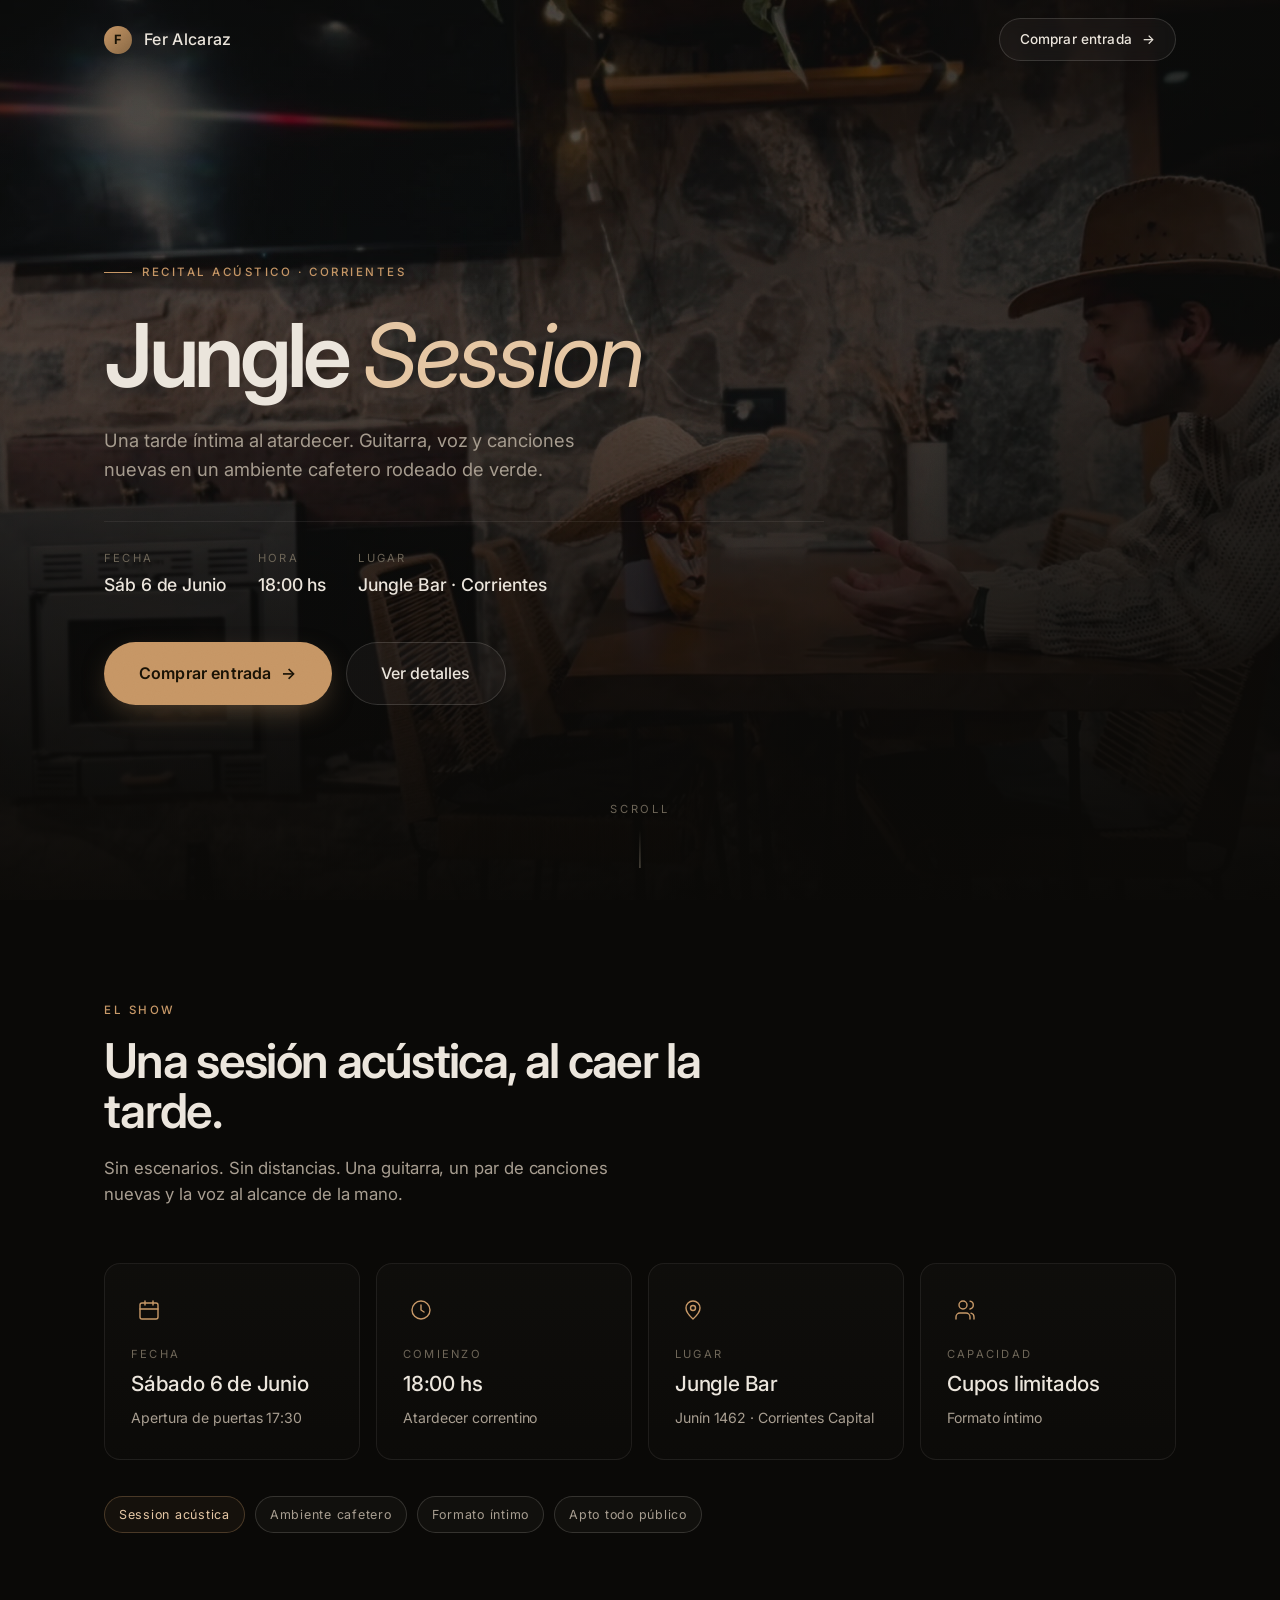
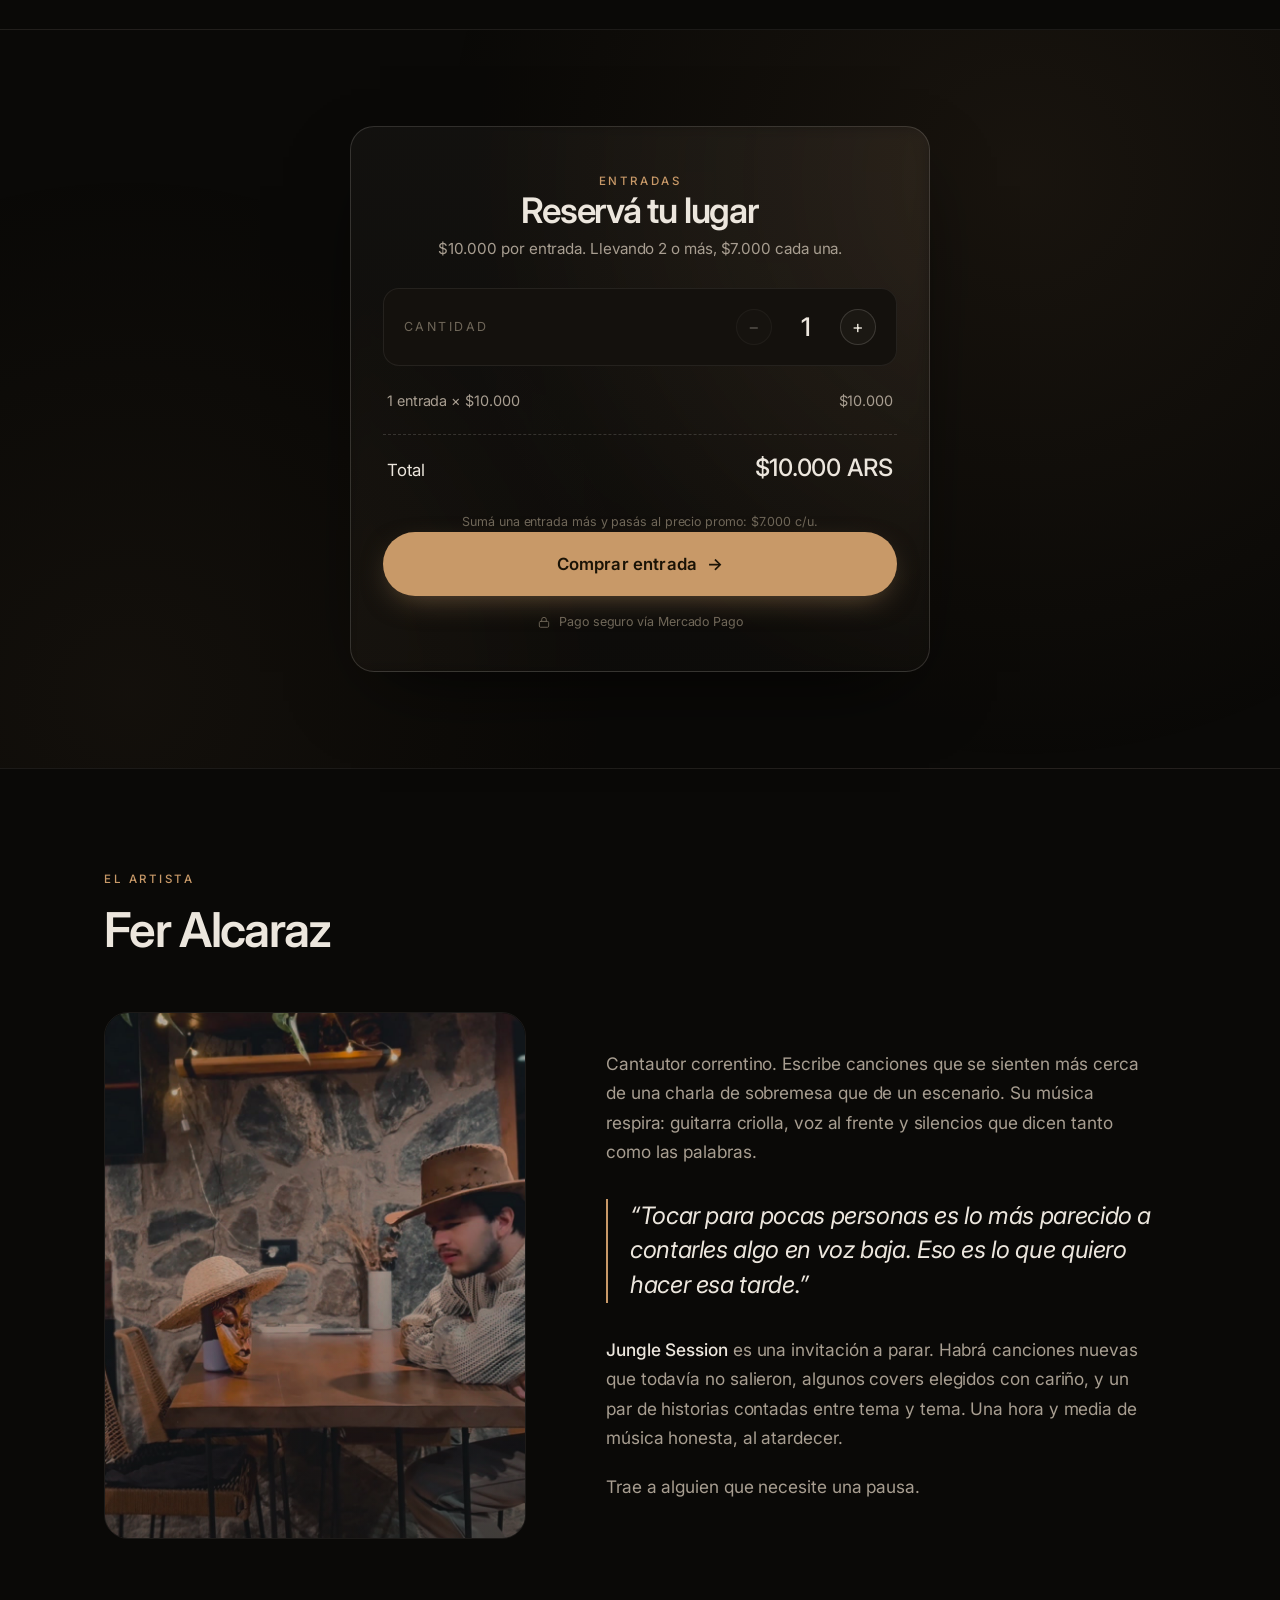
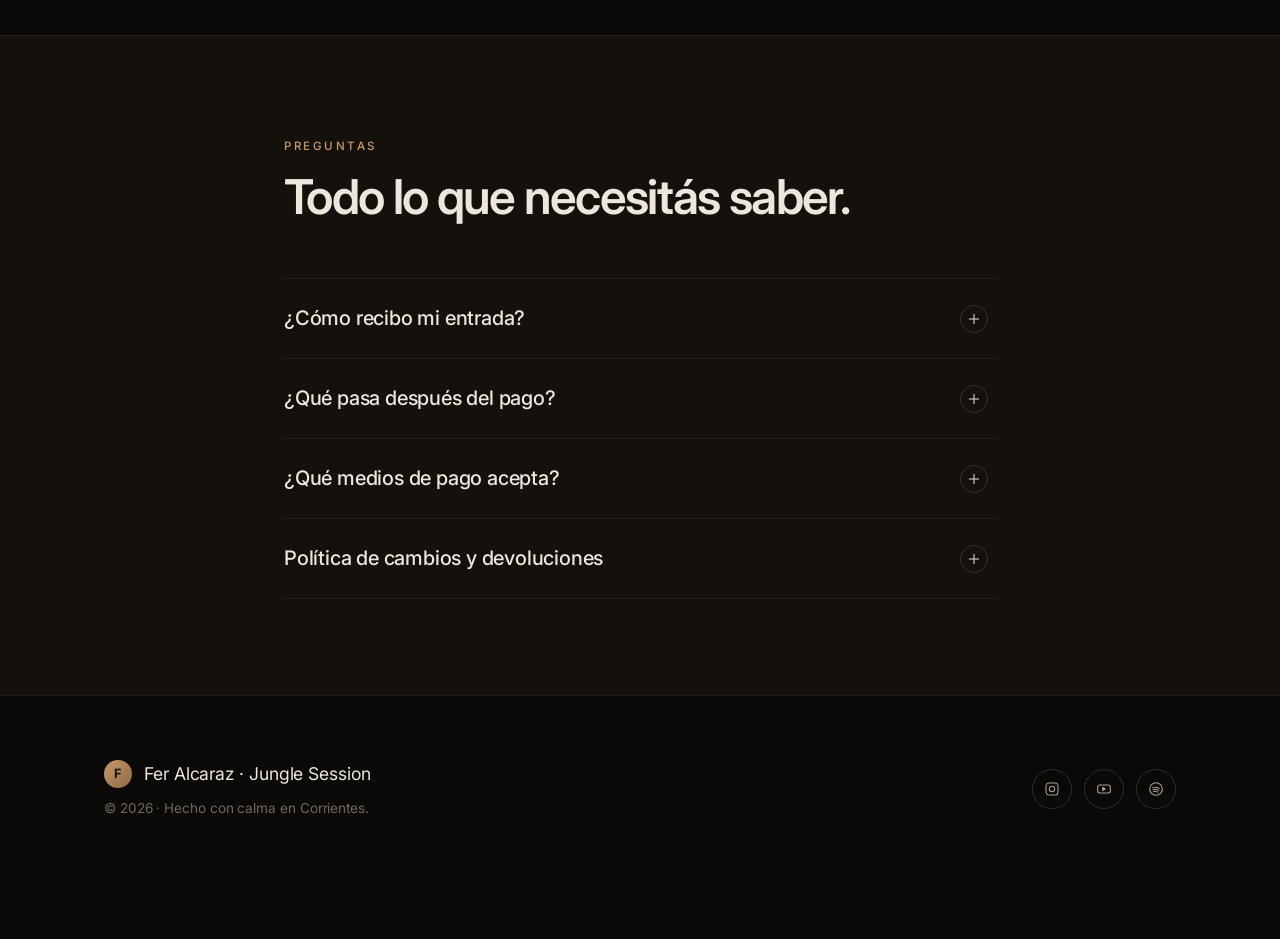
==== index.html @ cd6917b0 "feat: initial commit of Jungle Session landing" ====
<!doctype html>
<html lang="es-AR">
<head>
  <meta charset="utf-8" />
  <meta name="viewport" content="width=device-width, initial-scale=1, viewport-fit=cover" />
  <meta name="theme-color" content="#0a0907" />

  <title>Fer Alcaraz — Jungle Session · Recital Acústico en Corrientes</title>
  <meta name="description" content="Jungle Session: una tarde íntima y acústica. Fer Alcaraz toca en vivo en Corrientes Capital, sábado 6 de junio, 18:00 hs. Cupos limitados." />

  <meta name="robots" content="index, follow" />
  <link rel="canonical" href="https://jungle-session.vercel.app/" />

  <!-- Open Graph -->
  <meta property="og:type" content="event" />
  <meta property="og:title" content="Jungle Session · Fer Alcaraz" />
  <meta property="og:description" content="Recital acústico íntimo en Corrientes Capital. Sábado 6 de junio, 18:00 hs. Cupos limitados." />
  <meta property="og:image" content="/hero.jpg" />
  <meta property="og:locale" content="es_AR" />
  <meta property="og:site_name" content="Fer Alcaraz" />

  <!-- Twitter -->
  <meta name="twitter:card" content="summary_large_image" />
  <meta name="twitter:title" content="Jungle Session · Fer Alcaraz" />
  <meta name="twitter:description" content="Recital acústico íntimo en Corrientes Capital. Sábado 6 de junio, 18:00 hs." />
  <meta name="twitter:image" content="/hero.jpg" />

  <link rel="icon" type="image/svg+xml" href="/favicon.svg" />
  <link rel="apple-touch-icon" href="/favicon.svg" />

  <!-- Fonts -->
  <link rel="preconnect" href="https://fonts.googleapis.com" />
  <link rel="preconnect" href="https://fonts.gstatic.com" crossorigin />
  <link rel="stylesheet" href="https://fonts.googleapis.com/css2?family=Inter:ital,wght@0,400;0,500;0,600;0,700;1,400;1,500&display=swap" />

  <!-- Preload key media -->
  <link rel="preload" as="image" href="/hero.jpg" />

  <link rel="stylesheet" href="/styles.css" />

  <!-- JSON-LD: Event -->
  <script type="application/ld+json">
  {
    "@context": "https://schema.org",
    "@type": "MusicEvent",
    "name": "Jungle Session — Fer Alcaraz",
    "startDate": "2026-06-06T18:00:00-03:00",
    "endDate": "2026-06-06T21:00:00-03:00",
    "eventStatus": "https://schema.org/EventScheduled",
    "eventAttendanceMode": "https://schema.org/OfflineEventAttendanceMode",
    "location": {
      "@type": "Place",
      "name": "Jungle Bar",
      "address": {
        "@type": "PostalAddress",
        "streetAddress": "Junín 1462",
        "addressLocality": "Corrientes Capital",
        "addressCountry": "AR"
      }
    },
    "performer": {
      "@type": "MusicGroup",
      "name": "Fer Alcaraz"
    },
    "offers": {
      "@type": "Offer",
      "url": "https://mpago.la/1K9EB21",
      "price": "10000",
      "priceCurrency": "ARS",
      "availability": "https://schema.org/LimitedAvailability"
    }
  }
  </script>
</head>
<body class="page-fade">

  <!-- ============== NAV ============== -->
  <header class="nav" id="nav">
    <div class="container">
      <div class="nav__inner">
        <a class="nav__brand" href="#top" aria-label="Fer Alcaraz — Inicio">
          <span class="nav__brand-mark">F</span>
          <span>Fer Alcaraz</span>
        </a>
        <a class="btn btn--ghost nav__cta" href="#comprar">
          Comprar entrada
          <span class="arrow" aria-hidden="true">→</span>
        </a>
      </div>
    </div>
  </header>

  <main id="top">

    <!-- ============== HERO ============== -->
    <section class="hero" aria-labelledby="hero-title">
      <div class="hero__media">
        <video
          autoplay muted loop playsinline preload="metadata"
          poster="/hero.jpg"
          aria-hidden="true">
          <source src="/hero-loop.mp4" type="video/mp4" />
        </video>
      </div>

      <div class="container">
        <div class="hero__content">
          <div class="hero__eyebrow reveal">
            <span class="eyebrow">Recital acústico · Corrientes</span>
          </div>

          <h1 id="hero-title" class="hero__title reveal" data-delay="1">
            Jungle <em>Session</em>
          </h1>

          <p class="hero__sub reveal" data-delay="2">
            Una tarde íntima al atardecer. Guitarra, voz y canciones nuevas
            en un ambiente cafetero rodeado de verde.
          </p>

          <div class="hero__meta reveal" data-delay="3">
            <div class="hero__meta-item">
              <span class="hero__meta-label">Fecha</span>
              <span class="hero__meta-value">Sáb 6 de Junio</span>
            </div>
            <div class="hero__meta-item">
              <span class="hero__meta-label">Hora</span>
              <span class="hero__meta-value">18:00 hs</span>
            </div>
            <div class="hero__meta-item">
              <span class="hero__meta-label">Lugar</span>
              <span class="hero__meta-value">Jungle Bar · Corrientes</span>
            </div>
          </div>

          <div class="hero__cta reveal" data-delay="4">
            <a class="btn btn--primary btn--large" href="#comprar" data-cta="hero">
              Comprar entrada
              <span class="arrow" aria-hidden="true">→</span>
            </a>
            <a class="btn btn--ghost btn--large" href="#show">
              Ver detalles
            </a>
          </div>
        </div>
      </div>

      <div class="hero__scroll" aria-hidden="true">
        <span>Scroll</span>
        <span class="hero__scroll-line"></span>
      </div>
    </section>

    <!-- ============== SHOW INFO ============== -->
    <section class="show" id="show" aria-labelledby="show-title">
      <div class="container">
        <header class="section-head reveal">
          <span class="eyebrow section-head__eyebrow">El show</span>
          <h2 id="show-title">Una sesión acústica, al caer la tarde.</h2>
          <p class="section-head__lead">
            Sin escenarios. Sin distancias. Una guitarra, un par de canciones nuevas
            y la voz al alcance de la mano.
          </p>
        </header>

        <div class="show__grid">
          <article class="info-card reveal" data-delay="1">
            <div class="info-card__icon" aria-hidden="true">
              <svg viewBox="0 0 24 24" fill="none" stroke="currentColor" stroke-width="1.4" stroke-linecap="round" stroke-linejoin="round" width="24" height="24">
                <rect x="3" y="5" width="18" height="16" rx="2"/>
                <path d="M16 3v4M8 3v4M3 11h18"/>
              </svg>
            </div>
            <div class="info-card__label">Fecha</div>
            <div class="info-card__value">Sábado 6 de Junio</div>
            <div class="info-card__note">Apertura de puertas 17:30</div>
          </article>

          <article class="info-card reveal" data-delay="2">
            <div class="info-card__icon" aria-hidden="true">
              <svg viewBox="0 0 24 24" fill="none" stroke="currentColor" stroke-width="1.4" stroke-linecap="round" stroke-linejoin="round" width="24" height="24">
                <circle cx="12" cy="12" r="9"/>
                <path d="M12 7v5l3 2"/>
              </svg>
            </div>
            <div class="info-card__label">Comienzo</div>
            <div class="info-card__value">18:00 hs</div>
            <div class="info-card__note">Atardecer correntino</div>
          </article>

          <article class="info-card reveal" data-delay="3">
            <div class="info-card__icon" aria-hidden="true">
              <svg viewBox="0 0 24 24" fill="none" stroke="currentColor" stroke-width="1.4" stroke-linecap="round" stroke-linejoin="round" width="24" height="24">
                <path d="M12 21s-7-6.2-7-11a7 7 0 0 1 14 0c0 4.8-7 11-7 11Z"/>
                <circle cx="12" cy="10" r="2.5"/>
              </svg>
            </div>
            <div class="info-card__label">Lugar</div>
            <div class="info-card__value">Jungle Bar</div>
            <div class="info-card__note">Junín 1462 · Corrientes Capital</div>
          </article>

          <article class="info-card reveal" data-delay="4">
            <div class="info-card__icon" aria-hidden="true">
              <svg viewBox="0 0 24 24" fill="none" stroke="currentColor" stroke-width="1.4" stroke-linecap="round" stroke-linejoin="round" width="24" height="24">
                <path d="M17 21v-2a4 4 0 0 0-4-4H7a4 4 0 0 0-4 4v2"/>
                <circle cx="10" cy="7" r="4"/>
                <path d="M21 21v-2a4 4 0 0 0-3-3.87"/>
                <path d="M17 3.13A4 4 0 0 1 17 11"/>
              </svg>
            </div>
            <div class="info-card__label">Capacidad</div>
            <div class="info-card__value">Cupos limitados</div>
            <div class="info-card__note">Formato íntimo</div>
          </article>
        </div>

        <div class="show__tags reveal" data-delay="2">
          <span class="tag tag--accent">Session acústica</span>
          <span class="tag">Ambiente cafetero</span>
          <span class="tag">Formato íntimo</span>
          <span class="tag">Apto todo público</span>
        </div>
      </div>
    </section>

    <!-- ============== BUY ============== -->
    <section class="buy" id="comprar" aria-labelledby="buy-title">
      <div class="container">
        <div class="buy__card reveal">
          <header class="buy__head">
            <span class="eyebrow">Entradas</span>
            <h2 id="buy-title" class="buy__title">Reservá tu lugar</h2>
            <p class="buy__sub">
              $10.000 por entrada. Llevando 2 o más, $7.000 cada una.
            </p>
          </header>

          <div class="qty" role="group" aria-label="Cantidad de entradas">
            <span class="qty__label">Cantidad</span>
            <div class="qty__controls">
              <button class="qty__btn" id="qtyMinus" aria-label="Restar una entrada" disabled>−</button>
              <span class="qty__count" id="qtyCount" aria-live="polite">1</span>
              <button class="qty__btn" id="qtyPlus" aria-label="Sumar una entrada">+</button>
            </div>
          </div>

          <div class="breakdown" aria-live="polite">
            <div class="breakdown__row">
              <span><span id="brkLine">1 entrada</span> × <span id="brkUnit">$10.000</span></span>
              <span id="brkSubtotal">$10.000</span>
            </div>
            <div class="breakdown__row breakdown__row--total">
              <span>Total</span>
              <strong><span id="brkTotal">$10.000</span> ARS</strong>
            </div>
          </div>

          <p class="breakdown__hint" id="brkHint">
            Sumá una entrada más y pasás al precio promo: $7.000 c/u.
          </p>

          <a
            id="buyBtn"
            class="btn btn--primary btn--large buy__cta"
            href="https://mpago.la/1K9EB21"
            target="_blank"
            rel="noopener"
            data-cta="comprar">
            Comprar entrada
            <span class="arrow" aria-hidden="true">→</span>
          </a>

          <p class="buy__lock">
            <svg width="14" height="14" viewBox="0 0 24 24" fill="none" stroke="currentColor" stroke-width="1.6" stroke-linecap="round" stroke-linejoin="round" aria-hidden="true">
              <rect x="4" y="11" width="16" height="10" rx="2"/>
              <path d="M8 11V8a4 4 0 0 1 8 0v3"/>
            </svg>
            Pago seguro vía Mercado Pago
          </p>
        </div>
      </div>
    </section>

    <!-- ============== ABOUT ============== -->
    <section class="about" id="artista" aria-labelledby="about-title">
      <div class="container">
        <header class="section-head reveal">
          <span class="eyebrow section-head__eyebrow">El artista</span>
          <h2 id="about-title">Fer Alcaraz</h2>
        </header>

        <div class="about__grid">
          <div class="about__media reveal">
            <img src="/artist.jpg" alt="Fer Alcaraz tocando la guitarra al atardecer" loading="lazy" />
          </div>

          <div class="about__body reveal" data-delay="1">
            <p>
              Cantautor correntino. Escribe canciones que se sienten más cerca de
              una charla de sobremesa que de un escenario. Su música respira:
              guitarra criolla, voz al frente y silencios que dicen tanto como
              las palabras.
            </p>

            <blockquote class="about__quote">
              “Tocar para pocas personas es lo más parecido a contarles algo
              en voz baja. Eso es lo que quiero hacer esa tarde.”
            </blockquote>

            <p>
              <strong>Jungle Session</strong> es una invitación a parar.
              Habrá canciones nuevas que todavía no salieron, algunos covers
              elegidos con cariño, y un par de historias contadas entre tema y
              tema. Una hora y media de música honesta, al atardecer.
            </p>

            <p>
              Trae a alguien que necesite una pausa.
            </p>
          </div>
        </div>
      </div>
    </section>

    <!-- ============== FAQ ============== -->
    <section class="faq" id="faq" aria-labelledby="faq-title">
      <div class="container container--narrow">
        <header class="section-head reveal">
          <span class="eyebrow section-head__eyebrow">Preguntas</span>
          <h2 id="faq-title">Todo lo que necesitás saber.</h2>
        </header>

        <div class="faq__list">
          <details class="faq__item reveal">
            <summary class="faq__trigger">
              ¿Cómo recibo mi entrada?
              <span class="faq__icon" aria-hidden="true"></span>
            </summary>
            <div class="faq__body">
              <p>
                Después de pagar te redirigimos a una página de confirmación donde
                completás tus datos. Ahí mismo se genera tu entrada digital con un
                código único, y recibís una copia por email a la dirección que indiques.
              </p>
              <p>
                El día del show alcanza con mostrarla desde el celular en la puerta.
              </p>
            </div>
          </details>

          <details class="faq__item reveal" data-delay="1">
            <summary class="faq__trigger">
              ¿Qué pasa después del pago?
              <span class="faq__icon" aria-hidden="true"></span>
            </summary>
            <div class="faq__body">
              <p>
                Mercado Pago te muestra el comprobante y volvés a este sitio para
                completar tus datos de contacto. En menos de un minuto tenés la
                entrada lista y un mensaje de confirmación en tu mail.
              </p>
              <p>
                Si comprás más de una entrada, todas quedan asociadas al mismo nombre
                y podés ingresar con un solo código.
              </p>
            </div>
          </details>

          <details class="faq__item reveal" data-delay="2">
            <summary class="faq__trigger">
              ¿Qué medios de pago acepta?
              <span class="faq__icon" aria-hidden="true"></span>
            </summary>
            <div class="faq__body">
              <p>
                Todo se procesa a través de Mercado Pago. Podés pagar con tarjeta
                de crédito, tarjeta de débito, dinero en cuenta de Mercado Pago,
                o transferencia bancaria. Sin recargos adicionales.
              </p>
            </div>
          </details>

          <details class="faq__item reveal" data-delay="3">
            <summary class="faq__trigger">
              Política de cambios y devoluciones
              <span class="faq__icon" aria-hidden="true"></span>
            </summary>
            <div class="faq__body">
              <p>
                Las entradas son personales y no reembolsables una vez confirmado
                el pago. Si por motivos de fuerza mayor el show se reprograma,
                tu entrada queda válida para la nueva fecha o se reembolsa el monto
                completo.
              </p>
              <p>
                Para cambios de titular escribinos por WhatsApp con al menos 48 hs
                de anticipación.
              </p>
            </div>
          </details>
        </div>
      </div>
    </section>

    <!-- ============== FOOTER ============== -->
    <footer class="footer">
      <div class="container">
        <div class="footer__grid">
          <div>
            <div class="footer__brand">
              <span class="nav__brand-mark">F</span>
              <span>Fer Alcaraz · Jungle Session</span>
            </div>
            <p class="footer__copy" style="margin-top:10px;">
              © 2026 · Hecho con calma en Corrientes.
            </p>
          </div>

          <div class="footer__socials" aria-label="Redes sociales">
            <a class="social" href="#" aria-label="Instagram" rel="noopener">
              <svg viewBox="0 0 24 24" fill="none" stroke="currentColor" stroke-width="1.6" stroke-linecap="round" stroke-linejoin="round">
                <rect x="3" y="3" width="18" height="18" rx="5"/>
                <circle cx="12" cy="12" r="4"/>
                <circle cx="17.5" cy="6.5" r="0.6" fill="currentColor" stroke="none"/>
              </svg>
            </a>
            <a class="social" href="#" aria-label="YouTube" rel="noopener">
              <svg viewBox="0 0 24 24" fill="none" stroke="currentColor" stroke-width="1.6" stroke-linecap="round" stroke-linejoin="round">
                <rect x="2.5" y="6" width="19" height="12" rx="3"/>
                <path d="M10 9.5v5l4-2.5-4-2.5Z" fill="currentColor"/>
              </svg>
            </a>
            <a class="social" href="#" aria-label="Spotify" rel="noopener">
              <svg viewBox="0 0 24 24" fill="none" stroke="currentColor" stroke-width="1.6" stroke-linecap="round" stroke-linejoin="round">
                <circle cx="12" cy="12" r="9.5"/>
                <path d="M7 10c4-1 8 0 10 1.5M7.5 13c3-1 6-0.5 8 1M8 16c2.5-0.8 5-0.5 6.5 0.7"/>
              </svg>
            </a>
          </div>
        </div>
      </div>
    </footer>
  </main>

  <!-- Sticky mobile CTA -->
  <div class="sticky-cta" id="stickyCta" aria-hidden="true">
    <a class="btn btn--primary" href="#comprar" data-cta="sticky">
      Comprar entrada
      <span class="arrow" aria-hidden="true">→</span>
    </a>
  </div>

  <script src="/script.js" defer></script>
</body>
</html>
---- styles.css ----
/* ============================================================
   Fer Alcaraz — Jungle Session
   Landing page. Mobile first. Vanilla CSS.
   ============================================================ */

/* ---------- Reset ---------- */
*,
*::before,
*::after {
  box-sizing: border-box;
}

html,
body {
  margin: 0;
  padding: 0;
}

html {
  -webkit-text-size-adjust: 100%;
  scroll-behavior: smooth;
}

img,
video,
svg {
  display: block;
  max-width: 100%;
  height: auto;
}

button {
  font: inherit;
  color: inherit;
  background: none;
  border: 0;
  cursor: pointer;
}

a {
  color: inherit;
  text-decoration: none;
}

input,
textarea,
select {
  font: inherit;
  color: inherit;
}

/* ---------- Design tokens ---------- */
:root {
  /* Palette — warm, cinematic, earthy */
  --bg-0: #0a0907;
  --bg-1: #14110d;
  --bg-2: #1c1813;
  --line: rgba(236, 230, 221, 0.08);
  --line-strong: rgba(236, 230, 221, 0.16);

  --ink: #ece6dd;
  --ink-muted: #a89e91;
  --ink-dim: #6f6759;

  --accent: #c89968;       /* warm sand/amber */
  --accent-soft: #e6c8a6;
  --accent-deep: #8a6a45;

  --success: #7fae7a;

  /* Typography — single family, weight-driven hierarchy */
  --font-display: "Inter", -apple-system, BlinkMacSystemFont, "Segoe UI", Roboto, "Helvetica Neue", Arial, sans-serif;
  --font-body: "Inter", -apple-system, BlinkMacSystemFont, "Segoe UI", Roboto, "Helvetica Neue", Arial, sans-serif;

  /* Sizes */
  --container: 1120px;
  --container-narrow: 760px;

  --radius-sm: 8px;
  --radius-md: 16px;
  --radius-lg: 24px;
  --radius-pill: 999px;

  --shadow-soft: 0 10px 40px -20px rgba(0, 0, 0, 0.6);
  --shadow-lift: 0 30px 80px -30px rgba(0, 0, 0, 0.8);

  --ease: cubic-bezier(0.22, 1, 0.36, 1);
}

/* ---------- Base ---------- */
body {
  background: var(--bg-0);
  color: var(--ink);
  font-family: var(--font-body);
  font-size: 16px;
  line-height: 1.55;
  font-weight: 400;
  letter-spacing: -0.005em;
  -webkit-font-smoothing: antialiased;
  -moz-osx-font-smoothing: grayscale;
  overflow-x: hidden;
  min-height: 100vh;
}

/* Cinematic grain overlay */
body::before {
  content: "";
  position: fixed;
  inset: 0;
  pointer-events: none;
  z-index: 9999;
  opacity: 0.06;
  mix-blend-mode: overlay;
  background-image: url("data:image/svg+xml;utf8,<svg xmlns='http://www.w3.org/2000/svg' width='240' height='240'><filter id='n'><feTurbulence type='fractalNoise' baseFrequency='0.9' numOctaves='2' stitchTiles='stitch'/><feColorMatrix values='0 0 0 0 0 0 0 0 0 0 0 0 0 0 0 0 0 0 0.6 0'/></filter><rect width='100%' height='100%' filter='url(%23n)'/></svg>");
  background-size: 240px 240px;
}

::selection {
  background: var(--accent);
  color: var(--bg-0);
}

/* ---------- Typography ---------- */
h1, h2, h3, h4 {
  font-family: var(--font-display);
  font-weight: 600;
  letter-spacing: -0.035em;
  line-height: 1.05;
  margin: 0;
  color: var(--ink);
}

h1 { font-size: clamp(2.6rem, 9vw, 5.5rem); font-weight: 600; letter-spacing: -0.045em; }
h2 { font-size: clamp(1.9rem, 4.6vw, 3rem); }
h3 { font-size: clamp(1.3rem, 2.8vw, 1.7rem); }

p { margin: 0; }

.eyebrow {
  font-family: var(--font-body);
  text-transform: uppercase;
  font-size: 0.72rem;
  letter-spacing: 0.22em;
  font-weight: 500;
  color: var(--accent);
}

.eyebrow--muted {
  color: var(--ink-muted);
}

/* ---------- Layout ---------- */
.container {
  width: 100%;
  max-width: var(--container);
  margin: 0 auto;
  padding: 0 24px;
}

.container--narrow {
  max-width: var(--container-narrow);
}

section {
  position: relative;
  padding: 96px 0;
}

@media (max-width: 720px) {
  section { padding: 72px 0; }
}

.divider {
  height: 1px;
  background: var(--line);
  width: 100%;
}

/* ---------- Buttons ---------- */
.btn {
  display: inline-flex;
  align-items: center;
  justify-content: center;
  gap: 10px;
  padding: 16px 28px;
  border-radius: var(--radius-pill);
  font-weight: 500;
  font-size: 0.95rem;
  letter-spacing: 0.01em;
  border: 1px solid transparent;
  transition: transform 0.4s var(--ease),
              background 0.3s var(--ease),
              color 0.3s var(--ease),
              border-color 0.3s var(--ease),
              box-shadow 0.3s var(--ease);
  white-space: nowrap;
  position: relative;
  overflow: hidden;
}

.btn--primary {
  background: var(--accent);
  color: #1a1306;
  font-weight: 600;
  box-shadow: 0 10px 30px -10px rgba(200, 153, 104, 0.5);
}

.btn--primary:hover {
  background: var(--accent-soft);
  transform: translateY(-2px);
  box-shadow: 0 18px 40px -12px rgba(200, 153, 104, 0.55);
}

.btn--primary:active {
  transform: translateY(0);
}

.btn--ghost {
  background: rgba(236, 230, 221, 0.04);
  color: var(--ink);
  border-color: var(--line-strong);
  backdrop-filter: blur(6px);
}

.btn--ghost:hover {
  background: rgba(236, 230, 221, 0.08);
  border-color: var(--line-strong);
  transform: translateY(-2px);
}

.btn--large {
  padding: 18px 34px;
  font-size: 1rem;
}

.btn .arrow {
  display: inline-block;
  transition: transform 0.4s var(--ease);
}

.btn:hover .arrow {
  transform: translateX(4px);
}

/* ---------- Navigation ---------- */
.nav {
  position: fixed;
  top: 0;
  left: 0;
  right: 0;
  z-index: 80;
  padding: 18px 0;
  transition: background 0.4s var(--ease), border-color 0.4s var(--ease), backdrop-filter 0.4s var(--ease);
  border-bottom: 1px solid transparent;
}

.nav.is-scrolled {
  background: rgba(10, 9, 7, 0.7);
  backdrop-filter: saturate(140%) blur(14px);
  -webkit-backdrop-filter: saturate(140%) blur(14px);
  border-bottom-color: var(--line);
}

.nav__inner {
  display: flex;
  align-items: center;
  justify-content: space-between;
  gap: 16px;
}

.nav__brand {
  display: flex;
  align-items: center;
  gap: 12px;
  font-family: var(--font-display);
  font-weight: 500;
  font-size: 1rem;
  letter-spacing: 0.02em;
}

.nav__brand-mark {
  width: 28px;
  height: 28px;
  border-radius: 50%;
  background: linear-gradient(135deg, var(--accent) 0%, var(--accent-deep) 100%);
  display: grid;
  place-items: center;
  font-family: var(--font-display);
  color: #1a1306;
  font-weight: 700;
  font-size: 0.8rem;
}

.nav__cta {
  font-size: 0.85rem;
  padding: 10px 20px;
}

@media (max-width: 520px) {
  .nav__cta { display: none; }
}

/* ---------- Hero ---------- */
.hero {
  position: relative;
  min-height: 100svh;
  min-height: 100vh;
  display: flex;
  align-items: center;
  padding: 140px 0 80px;
  overflow: hidden;
  isolation: isolate;
}

.hero__media {
  position: absolute;
  inset: 0;
  z-index: -2;
}

.hero__media img,
.hero__media video {
  width: 100%;
  height: 100%;
  object-fit: cover;
  object-position: center;
  filter: saturate(0.9) contrast(1.05);
}

.hero__media::after {
  content: "";
  position: absolute;
  inset: 0;
  background:
    radial-gradient(ellipse at 30% 30%, transparent 0%, rgba(10, 9, 7, 0.4) 50%, rgba(10, 9, 7, 0.85) 100%),
    linear-gradient(180deg, rgba(10, 9, 7, 0.5) 0%, rgba(10, 9, 7, 0.45) 40%, rgba(10, 9, 7, 0.95) 100%);
}

.hero__content {
  position: relative;
  max-width: 720px;
}

.hero__eyebrow {
  display: inline-flex;
  align-items: center;
  gap: 10px;
  margin-bottom: 28px;
}

.hero__eyebrow::before {
  content: "";
  width: 28px;
  height: 1px;
  background: var(--accent);
}

.hero__title {
  font-weight: 600;
  letter-spacing: -0.05em;
}

.hero__title em {
  font-style: italic;
  font-weight: 400;
  color: var(--accent-soft);
  letter-spacing: -0.03em;
}

.hero__sub {
  margin-top: 24px;
  font-size: clamp(1rem, 2vw, 1.15rem);
  color: var(--ink-muted);
  max-width: 520px;
  line-height: 1.6;
}

.hero__meta {
  display: flex;
  flex-wrap: wrap;
  gap: 24px 32px;
  margin-top: 36px;
  padding-top: 28px;
  border-top: 1px solid var(--line);
}

.hero__meta-item {
  display: flex;
  flex-direction: column;
  gap: 4px;
}

.hero__meta-label {
  font-size: 0.7rem;
  text-transform: uppercase;
  letter-spacing: 0.2em;
  color: var(--ink-dim);
}

.hero__meta-value {
  font-family: var(--font-display);
  font-size: 1.1rem;
  font-weight: 500;
  color: var(--ink);
}

.hero__cta {
  margin-top: 44px;
  display: flex;
  flex-wrap: wrap;
  gap: 14px;
}

.hero__scroll {
  position: absolute;
  bottom: 32px;
  left: 50%;
  transform: translateX(-50%);
  font-size: 0.7rem;
  letter-spacing: 0.24em;
  text-transform: uppercase;
  color: var(--ink-dim);
  display: flex;
  flex-direction: column;
  align-items: center;
  gap: 12px;
  z-index: 1;
}

.hero__scroll-line {
  width: 1px;
  height: 38px;
  background: linear-gradient(180deg, transparent, var(--ink-dim));
  animation: scrollPulse 2.4s var(--ease) infinite;
}

@keyframes scrollPulse {
  0%, 100% { transform: scaleY(0.4); transform-origin: top; opacity: 0.4; }
  50% { transform: scaleY(1); transform-origin: top; opacity: 1; }
}

@media (max-width: 520px) {
  .hero__scroll { display: none; }
}

/* ---------- Section heading ---------- */
.section-head {
  margin-bottom: 56px;
  max-width: 640px;
}

.section-head__eyebrow {
  margin-bottom: 16px;
  display: inline-block;
}

.section-head__lead {
  margin-top: 18px;
  color: var(--ink-muted);
  font-size: 1.05rem;
  max-width: 520px;
}

/* ---------- Show / Info Section ---------- */
.show {
  position: relative;
}

.show__grid {
  display: grid;
  grid-template-columns: 1fr;
  gap: 16px;
}

@media (min-width: 720px) {
  .show__grid {
    grid-template-columns: repeat(2, 1fr);
  }
}

@media (min-width: 960px) {
  .show__grid {
    grid-template-columns: repeat(4, 1fr);
  }
}

.info-card {
  position: relative;
  padding: 28px 26px 30px;
  background: linear-gradient(180deg, rgba(236, 230, 221, 0.025), rgba(236, 230, 221, 0.01));
  border: 1px solid var(--line);
  border-radius: var(--radius-md);
  transition: border-color 0.4s var(--ease), transform 0.5s var(--ease), background 0.4s var(--ease);
}

.info-card:hover {
  border-color: var(--line-strong);
  transform: translateY(-3px);
}

.info-card__icon {
  width: 36px;
  height: 36px;
  display: grid;
  place-items: center;
  color: var(--accent);
  margin-bottom: 18px;
}

.info-card__label {
  font-size: 0.7rem;
  text-transform: uppercase;
  letter-spacing: 0.2em;
  color: var(--ink-dim);
  margin-bottom: 8px;
}

.info-card__value {
  font-family: var(--font-display);
  font-size: 1.3rem;
  font-weight: 500;
  letter-spacing: -0.01em;
  line-height: 1.25;
}

.info-card__note {
  margin-top: 10px;
  font-size: 0.88rem;
  color: var(--ink-muted);
}

/* Tagline row below cards */
.show__tags {
  margin-top: 36px;
  display: flex;
  flex-wrap: wrap;
  gap: 10px;
}

.tag {
  font-size: 0.78rem;
  letter-spacing: 0.06em;
  padding: 8px 14px;
  border-radius: var(--radius-pill);
  border: 1px solid var(--line-strong);
  background: rgba(236, 230, 221, 0.03);
  color: var(--ink-muted);
}

.tag--accent {
  color: var(--accent-soft);
  border-color: rgba(200, 153, 104, 0.3);
  background: rgba(200, 153, 104, 0.06);
}

/* ---------- Pricing / Buy ---------- */
.buy {
  background:
    radial-gradient(circle at 80% 20%, rgba(200, 153, 104, 0.08), transparent 50%),
    radial-gradient(circle at 10% 90%, rgba(200, 153, 104, 0.05), transparent 40%);
  border-top: 1px solid var(--line);
  border-bottom: 1px solid var(--line);
}

.buy__card {
  margin: 0 auto;
  max-width: 580px;
  padding: 40px 32px;
  background: linear-gradient(180deg, rgba(236, 230, 221, 0.04), rgba(236, 230, 221, 0.015));
  border: 1px solid var(--line-strong);
  border-radius: var(--radius-lg);
  backdrop-filter: blur(8px);
  -webkit-backdrop-filter: blur(8px);
  box-shadow: var(--shadow-lift);
}

@media (max-width: 520px) {
  .buy__card { padding: 32px 22px; }
}

.buy__head {
  text-align: center;
  margin-bottom: 28px;
}

.buy__title {
  font-size: clamp(1.6rem, 4vw, 2.2rem);
  margin-bottom: 8px;
}

.buy__sub {
  color: var(--ink-muted);
  font-size: 0.95rem;
}

.qty {
  display: flex;
  align-items: center;
  justify-content: space-between;
  padding: 18px 20px;
  background: var(--bg-1);
  border: 1px solid var(--line);
  border-radius: var(--radius-md);
  margin-bottom: 18px;
}

.qty__label {
  font-size: 0.78rem;
  text-transform: uppercase;
  letter-spacing: 0.2em;
  color: var(--ink-dim);
}

.qty__controls {
  display: flex;
  align-items: center;
  gap: 18px;
}

.qty__btn {
  width: 36px;
  height: 36px;
  border-radius: 50%;
  border: 1px solid var(--line-strong);
  background: rgba(236, 230, 221, 0.03);
  color: var(--ink);
  font-size: 1.1rem;
  line-height: 1;
  display: grid;
  place-items: center;
  transition: background 0.3s var(--ease), border-color 0.3s var(--ease), color 0.3s var(--ease);
}

.qty__btn:hover:not(:disabled) {
  background: var(--accent);
  color: var(--bg-0);
  border-color: var(--accent);
}

.qty__btn:disabled {
  opacity: 0.3;
  cursor: not-allowed;
}

.qty__count {
  font-family: var(--font-display);
  font-size: 1.6rem;
  font-weight: 500;
  min-width: 32px;
  text-align: center;
  transition: transform 0.3s var(--ease), color 0.3s var(--ease);
}

.qty__count.bump {
  animation: bump 0.4s var(--ease);
}

@keyframes bump {
  50% { transform: scale(1.15); color: var(--accent); }
}

.breakdown {
  display: grid;
  gap: 8px;
  margin-bottom: 20px;
  font-size: 0.9rem;
}

.breakdown__row {
  display: flex;
  justify-content: space-between;
  align-items: baseline;
  color: var(--ink-muted);
  padding: 6px 4px;
}

.breakdown__row--total {
  border-top: 1px dashed var(--line-strong);
  margin-top: 8px;
  padding-top: 14px;
  color: var(--ink);
  font-size: 1.05rem;
}

.breakdown__row--total strong {
  font-family: var(--font-display);
  font-size: 1.5rem;
  font-weight: 500;
  letter-spacing: -0.01em;
}

.breakdown__hint {
  font-size: 0.78rem;
  color: var(--ink-dim);
  text-align: center;
  margin-top: 10px;
}

.buy__cta {
  width: 100%;
  font-size: 1.05rem;
  padding: 18px 28px;
}

.buy__lock {
  display: flex;
  align-items: center;
  justify-content: center;
  gap: 8px;
  margin-top: 16px;
  font-size: 0.78rem;
  color: var(--ink-dim);
}

/* ---------- About artist ---------- */
.about {
  position: relative;
}

.about__grid {
  display: grid;
  grid-template-columns: 1fr;
  gap: 48px;
  align-items: center;
}

@media (min-width: 880px) {
  .about__grid {
    grid-template-columns: minmax(0, 0.85fr) minmax(0, 1.15fr);
    gap: 80px;
  }
}

.about__media {
  position: relative;
  aspect-ratio: 4 / 5;
  overflow: hidden;
  border-radius: var(--radius-lg);
  border: 1px solid var(--line);
}

.about__media img {
  width: 100%;
  height: 100%;
  object-fit: cover;
  object-position: 70% center;
  transition: transform 1.6s var(--ease);
}

.about__media:hover img {
  transform: scale(1.04);
}

.about__media::after {
  content: "";
  position: absolute;
  inset: 0;
  background: linear-gradient(180deg, transparent 50%, rgba(10, 9, 7, 0.4) 100%);
  pointer-events: none;
}

.about__body p {
  font-size: 1.08rem;
  line-height: 1.7;
  color: var(--ink-muted);
  margin-bottom: 20px;
  max-width: 540px;
}

.about__body p:last-child {
  margin-bottom: 0;
}

.about__body p strong {
  color: var(--ink);
  font-weight: 500;
}

.about__quote {
  font-family: var(--font-display);
  font-style: italic;
  font-weight: 400;
  font-size: clamp(1.2rem, 2vw, 1.5rem);
  line-height: 1.45;
  letter-spacing: -0.015em;
  color: var(--ink);
  margin: 32px 0;
  padding-left: 22px;
  border-left: 2px solid var(--accent);
}

/* ---------- FAQ ---------- */
.faq {
  background: var(--bg-1);
  border-top: 1px solid var(--line);
}

.faq__list {
  margin-top: 24px;
}

.faq__item {
  border-top: 1px solid var(--line);
}

.faq__item:last-child {
  border-bottom: 1px solid var(--line);
}

.faq__trigger {
  width: 100%;
  text-align: left;
  padding: 24px 8px 24px 0;
  display: flex;
  align-items: center;
  justify-content: space-between;
  gap: 24px;
  font-family: var(--font-display);
  font-size: clamp(1.05rem, 2vw, 1.25rem);
  font-weight: 500;
  letter-spacing: -0.01em;
  color: var(--ink);
  transition: color 0.3s var(--ease);
}

.faq__trigger:hover {
  color: var(--accent-soft);
}

.faq__icon {
  width: 28px;
  height: 28px;
  flex: 0 0 28px;
  position: relative;
  border: 1px solid var(--line-strong);
  border-radius: 50%;
  transition: background 0.4s var(--ease), border-color 0.4s var(--ease), transform 0.4s var(--ease);
}

.faq__icon::before,
.faq__icon::after {
  content: "";
  position: absolute;
  background: var(--ink);
  left: 50%;
  top: 50%;
  transition: transform 0.4s var(--ease), background 0.4s var(--ease);
}

.faq__icon::before {
  width: 10px;
  height: 1px;
  transform: translate(-50%, -50%);
}

.faq__icon::after {
  width: 1px;
  height: 10px;
  transform: translate(-50%, -50%);
}

.faq__item[open] .faq__icon {
  background: var(--accent);
  border-color: var(--accent);
  transform: rotate(180deg);
}

.faq__item[open] .faq__icon::before,
.faq__item[open] .faq__icon::after {
  background: var(--bg-0);
}

.faq__item[open] .faq__icon::after {
  transform: translate(-50%, -50%) rotate(90deg);
}

.faq__body {
  padding: 0 8px 28px 0;
  color: var(--ink-muted);
  font-size: 1rem;
  line-height: 1.65;
  max-width: 640px;
}

.faq__body p + p {
  margin-top: 12px;
}

/* Smooth open animation */
.faq__item {
  overflow: hidden;
}

.faq__item summary {
  list-style: none;
  cursor: pointer;
}

.faq__item summary::-webkit-details-marker {
  display: none;
}

/* ---------- Footer ---------- */
.footer {
  padding: 64px 0 120px; /* bottom space for sticky mobile CTA */
  border-top: 1px solid var(--line);
}

.footer__grid {
  display: flex;
  flex-direction: column;
  gap: 28px;
  align-items: flex-start;
}

@media (min-width: 720px) {
  .footer__grid {
    flex-direction: row;
    justify-content: space-between;
    align-items: center;
  }
}

.footer__brand {
  font-family: var(--font-display);
  font-size: 1.1rem;
  display: flex;
  align-items: center;
  gap: 12px;
}

.footer__copy {
  color: var(--ink-dim);
  font-size: 0.85rem;
}

.footer__socials {
  display: flex;
  gap: 12px;
}

.social {
  width: 40px;
  height: 40px;
  display: grid;
  place-items: center;
  border-radius: 50%;
  border: 1px solid var(--line-strong);
  color: var(--ink-muted);
  transition: color 0.3s var(--ease), border-color 0.3s var(--ease), background 0.3s var(--ease);
}

.social:hover {
  color: var(--bg-0);
  background: var(--accent);
  border-color: var(--accent);
}

.social svg {
  width: 16px;
  height: 16px;
}

/* ---------- Sticky mobile CTA ---------- */
.sticky-cta {
  position: fixed;
  left: 12px;
  right: 12px;
  bottom: 12px;
  z-index: 70;
  display: none;
  opacity: 0;
  transform: translateY(20px);
  transition: opacity 0.4s var(--ease), transform 0.4s var(--ease);
  pointer-events: none;
}

.sticky-cta.is-visible {
  opacity: 1;
  transform: translateY(0);
  pointer-events: auto;
}

.sticky-cta .btn {
  width: 100%;
  padding: 16px 20px;
  font-size: 1rem;
  box-shadow: 0 20px 50px -15px rgba(0, 0, 0, 0.6), 0 8px 24px -8px rgba(200, 153, 104, 0.45);
}

@media (max-width: 720px) {
  .sticky-cta { display: block; }
}

/* ---------- Scroll reveal ---------- */
.reveal {
  opacity: 0;
  transform: translateY(28px);
  transition: opacity 1s var(--ease), transform 1s var(--ease);
  will-change: transform, opacity;
}

.reveal.is-in {
  opacity: 1;
  transform: translateY(0);
}

.reveal[data-delay="1"] { transition-delay: 0.08s; }
.reveal[data-delay="2"] { transition-delay: 0.16s; }
.reveal[data-delay="3"] { transition-delay: 0.24s; }
.reveal[data-delay="4"] { transition-delay: 0.32s; }
.reveal[data-delay="5"] { transition-delay: 0.4s; }

/* Initial body fade-in */
.page-fade {
  opacity: 0;
  animation: pageFade 1.2s var(--ease) 0.1s forwards;
}

@keyframes pageFade {
  to { opacity: 1; }
}

/* ---------- Reduced motion ---------- */
@media (prefers-reduced-motion: reduce) {
  *, *::before, *::after {
    animation-duration: 0.001s !important;
    transition-duration: 0.001s !important;
    scroll-behavior: auto !important;
  }
  .reveal { opacity: 1; transform: none; }
}

/* ============================================================
   gracias.html — Thank you page
   ============================================================ */

.gracias {
  min-height: 100vh;
  padding: 120px 0 80px;
  display: flex;
  align-items: flex-start;
  justify-content: center;
  background:
    radial-gradient(circle at 20% 0%, rgba(200, 153, 104, 0.08), transparent 60%),
    radial-gradient(circle at 80% 100%, rgba(127, 174, 122, 0.05), transparent 60%);
}

.gracias__wrap {
  width: 100%;
  max-width: 980px;
  display: grid;
  grid-template-columns: 1fr;
  gap: 32px;
}

@media (min-width: 880px) {
  .gracias__wrap {
    grid-template-columns: minmax(0, 1fr) minmax(0, 0.85fr);
    gap: 48px;
    align-items: start;
  }
}

.gracias__head {
  margin-bottom: 28px;
  text-align: left;
}

.gracias__check {
  width: 56px;
  height: 56px;
  border-radius: 50%;
  background: rgba(127, 174, 122, 0.12);
  border: 1px solid rgba(127, 174, 122, 0.35);
  display: grid;
  place-items: center;
  color: var(--success);
  margin-bottom: 24px;
}

.gracias__check svg {
  width: 24px;
  height: 24px;
}

.gracias__title {
  font-size: clamp(1.8rem, 4vw, 2.6rem);
  margin-bottom: 16px;
}

.gracias__sub {
  color: var(--ink-muted);
  font-size: 1.05rem;
  max-width: 460px;
  line-height: 1.6;
}

/* Form */
.form {
  padding: 36px 32px;
  background: linear-gradient(180deg, rgba(236, 230, 221, 0.035), rgba(236, 230, 221, 0.01));
  border: 1px solid var(--line-strong);
  border-radius: var(--radius-lg);
  backdrop-filter: blur(8px);
  -webkit-backdrop-filter: blur(8px);
}

@media (max-width: 520px) {
  .form { padding: 28px 22px; }
}

.form__title {
  font-family: var(--font-display);
  font-size: 1.4rem;
  margin-bottom: 6px;
}

.form__sub {
  color: var(--ink-muted);
  font-size: 0.9rem;
  margin-bottom: 24px;
}

.field {
  position: relative;
  margin-bottom: 18px;
}

.field__label {
  position: absolute;
  left: 18px;
  top: 18px;
  font-size: 0.95rem;
  color: var(--ink-dim);
  pointer-events: none;
  transition: transform 0.25s var(--ease), color 0.25s var(--ease), font-size 0.25s var(--ease);
  background: transparent;
  padding: 0 4px;
}

.field__input {
  width: 100%;
  padding: 22px 18px 12px;
  background: var(--bg-1);
  border: 1px solid var(--line);
  border-radius: var(--radius-md);
  color: var(--ink);
  font-size: 1rem;
  outline: none;
  transition: border-color 0.3s var(--ease), background 0.3s var(--ease);
}

.field__input:hover {
  border-color: var(--line-strong);
}

.field__input:focus {
  border-color: var(--accent);
  background: rgba(236, 230, 221, 0.04);
}

.field__input:focus + .field__label,
.field__input:not(:placeholder-shown) + .field__label {
  transform: translateY(-14px);
  font-size: 0.7rem;
  color: var(--accent);
  letter-spacing: 0.05em;
  text-transform: uppercase;
}

.field__hint {
  margin-top: 6px;
  font-size: 0.78rem;
  color: var(--ink-dim);
  padding-left: 4px;
}

.form__cta {
  width: 100%;
  margin-top: 10px;
}

.form__success {
  display: none;
  text-align: center;
  padding: 32px 12px 12px;
}

.form__success.is-active {
  display: block;
  animation: fadeUp 0.6s var(--ease);
}

@keyframes fadeUp {
  from { opacity: 0; transform: translateY(8px); }
  to   { opacity: 1; transform: translateY(0); }
}

.form__success h3 {
  font-size: 1.4rem;
  margin-bottom: 8px;
  color: var(--accent-soft);
}

.form__success p {
  color: var(--ink-muted);
}

/* Digital ticket */
.ticket {
  position: relative;
  border-radius: var(--radius-lg);
  overflow: hidden;
  background: linear-gradient(160deg, #1f1812 0%, #14110d 50%, #0f0d0a 100%);
  border: 1px solid var(--line-strong);
  box-shadow: var(--shadow-lift);
  isolation: isolate;
}

.ticket__top {
  position: relative;
  padding: 28px 28px 24px;
  background:
    radial-gradient(circle at 100% 0%, rgba(200, 153, 104, 0.15), transparent 50%),
    linear-gradient(180deg, rgba(200, 153, 104, 0.08), transparent 70%);
  border-bottom: 2px dashed var(--line-strong);
}

.ticket__brand {
  font-family: var(--font-display);
  font-size: 0.85rem;
  letter-spacing: 0.18em;
  text-transform: uppercase;
  color: var(--accent);
  margin-bottom: 14px;
}

.ticket__title {
  font-family: var(--font-display);
  font-size: 1.7rem;
  line-height: 1.05;
  margin-bottom: 4px;
  letter-spacing: -0.02em;
}

.ticket__subtitle {
  font-style: italic;
  color: var(--ink-muted);
  font-family: var(--font-display);
  font-size: 1.05rem;
}

.ticket__notch {
  position: absolute;
  width: 26px;
  height: 26px;
  background: var(--bg-0);
  border-radius: 50%;
  bottom: -14px;
  z-index: 2;
}

.ticket__notch--left { left: -13px; }
.ticket__notch--right { right: -13px; }

.ticket__body {
  padding: 28px;
  display: grid;
  grid-template-columns: 1fr 1fr;
  gap: 18px 24px;
}

.ticket__row {
  display: flex;
  flex-direction: column;
  gap: 4px;
}

.ticket__row--full {
  grid-column: 1 / -1;
}

.ticket__label {
  font-size: 0.65rem;
  letter-spacing: 0.22em;
  text-transform: uppercase;
  color: var(--ink-dim);
}

.ticket__value {
  font-family: var(--font-display);
  font-size: 1.05rem;
  color: var(--ink);
}

.ticket__value--accent {
  color: var(--accent-soft);
}

.ticket__divider {
  grid-column: 1 / -1;
  height: 1px;
  background: var(--line);
  margin: 4px 0;
}

.ticket__id {
  font-family: ui-monospace, SFMono-Regular, "SF Mono", Menlo, monospace;
  font-size: 0.78rem;
  color: var(--ink-muted);
  letter-spacing: 0.06em;
}

.ticket__foot {
  padding: 18px 28px;
  font-size: 0.75rem;
  color: var(--ink-dim);
  text-align: center;
  border-top: 1px dashed var(--line);
}

.ticket__placeholder {
  padding: 60px 28px;
  text-align: center;
  color: var(--ink-dim);
  font-size: 0.95rem;
}

.ticket__placeholder svg {
  width: 32px;
  height: 32px;
  opacity: 0.4;
  margin: 0 auto 12px;
}

/* Back to home */
.back-link {
  display: inline-flex;
  align-items: center;
  gap: 8px;
  margin-top: 24px;
  font-size: 0.9rem;
  color: var(--ink-muted);
  transition: color 0.3s var(--ease);
}

.back-link:hover {
  color: var(--accent);
}

/* ---------- Print: hide nav and sticky CTA ---------- */
@media print {
  .nav, .sticky-cta, .hero__scroll, body::before { display: none !important; }
  body { background: white; color: black; }
}
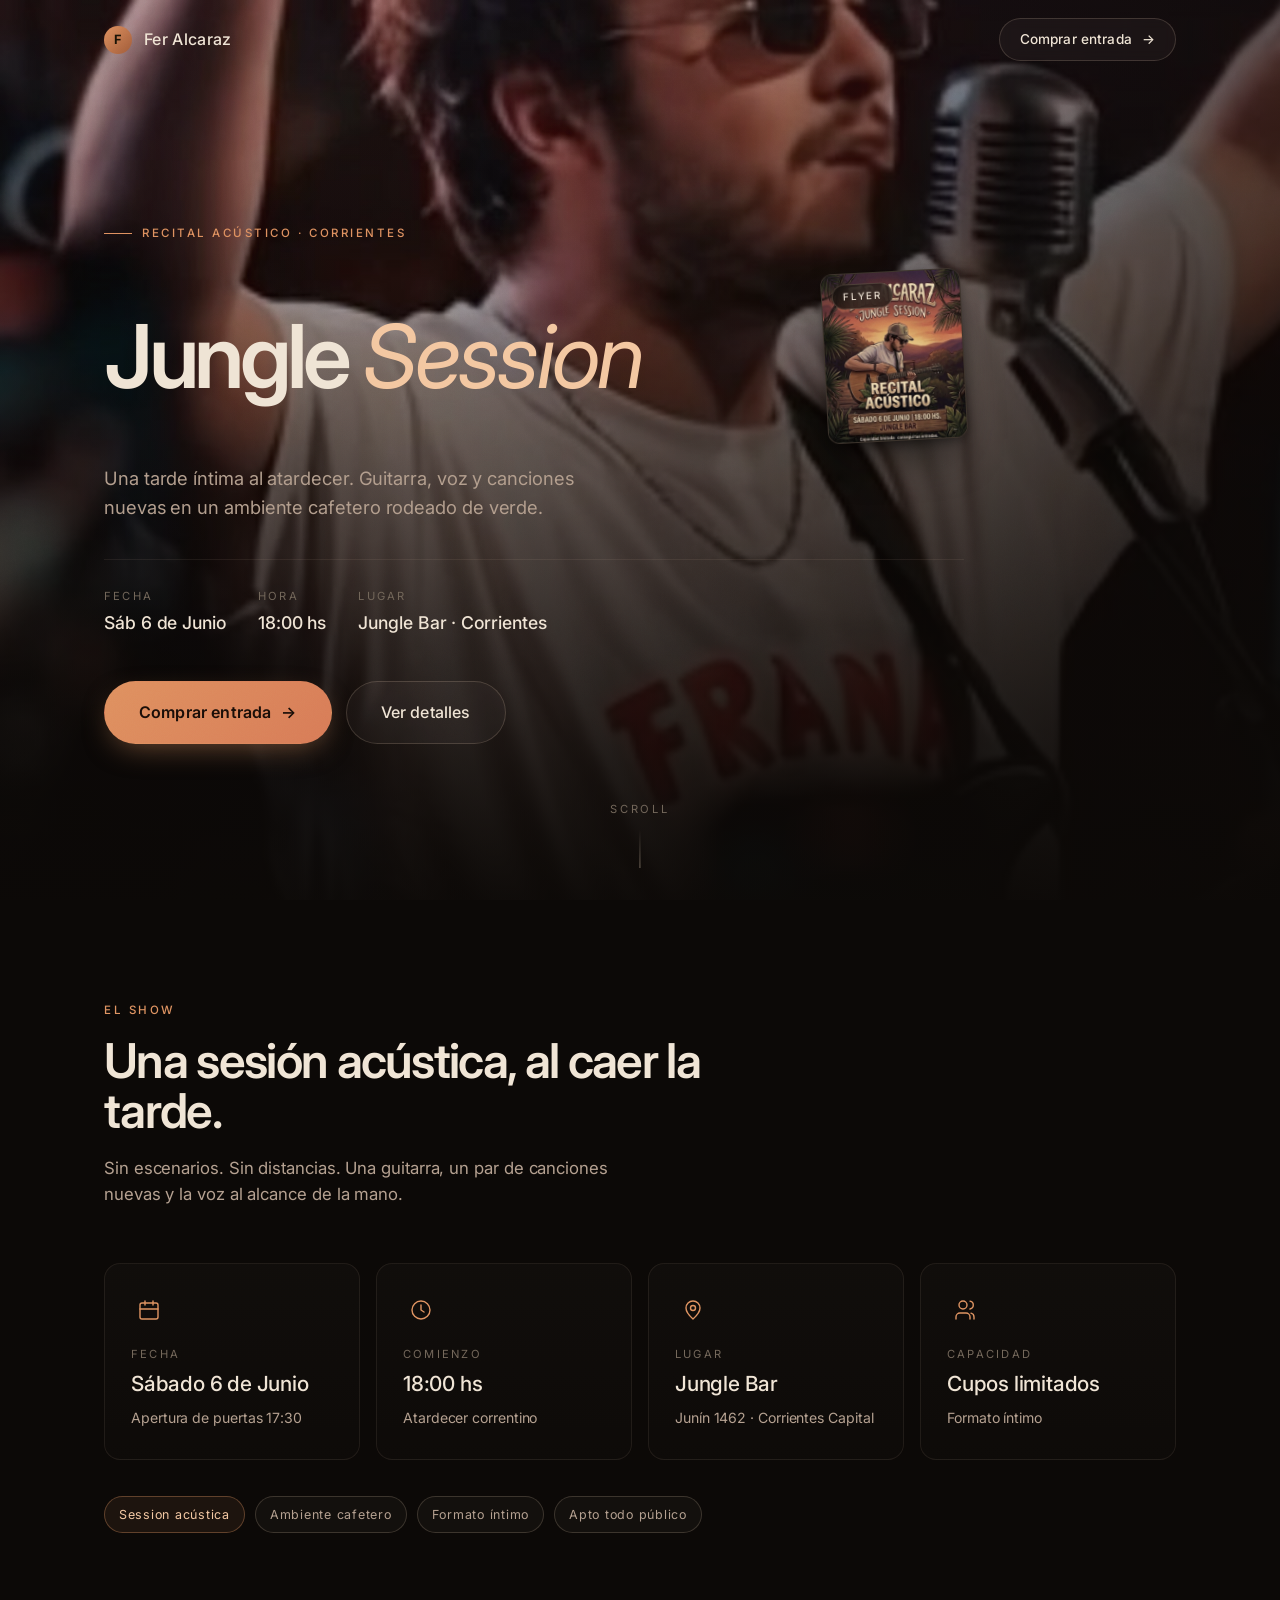
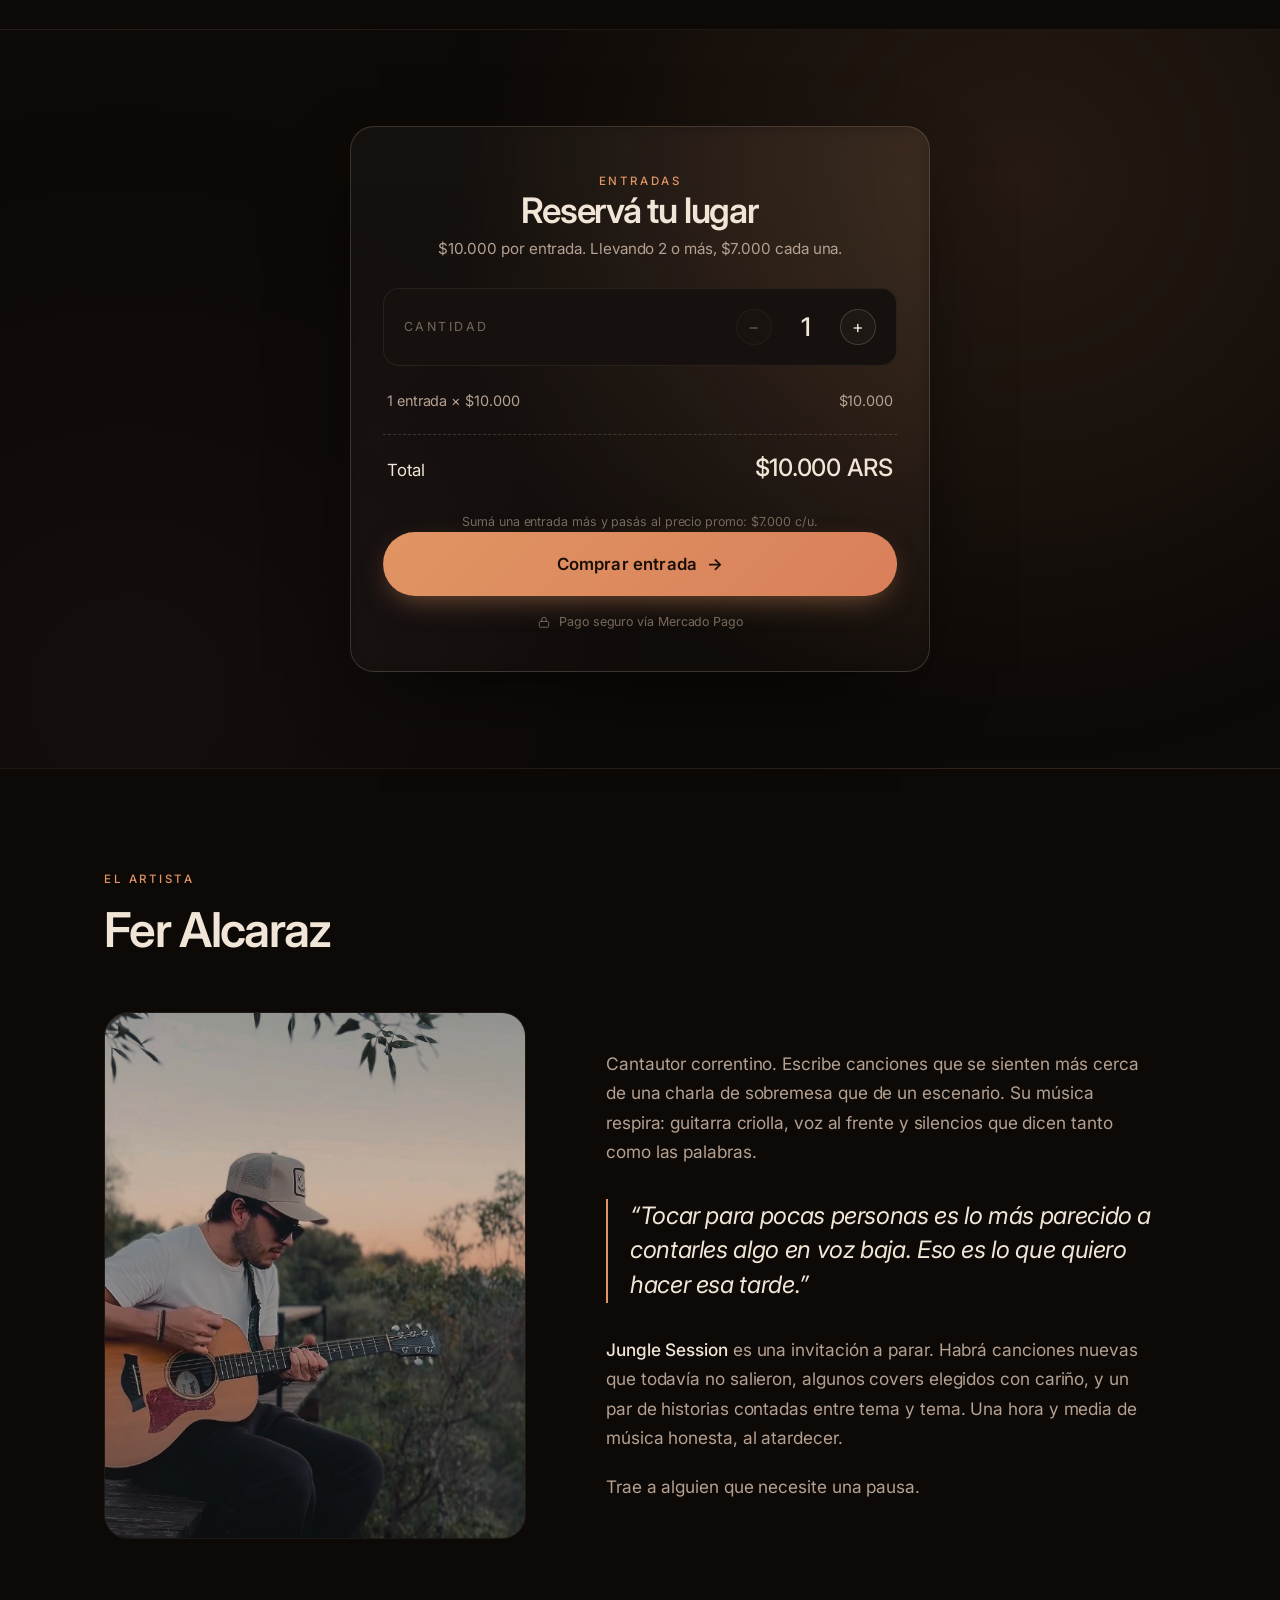
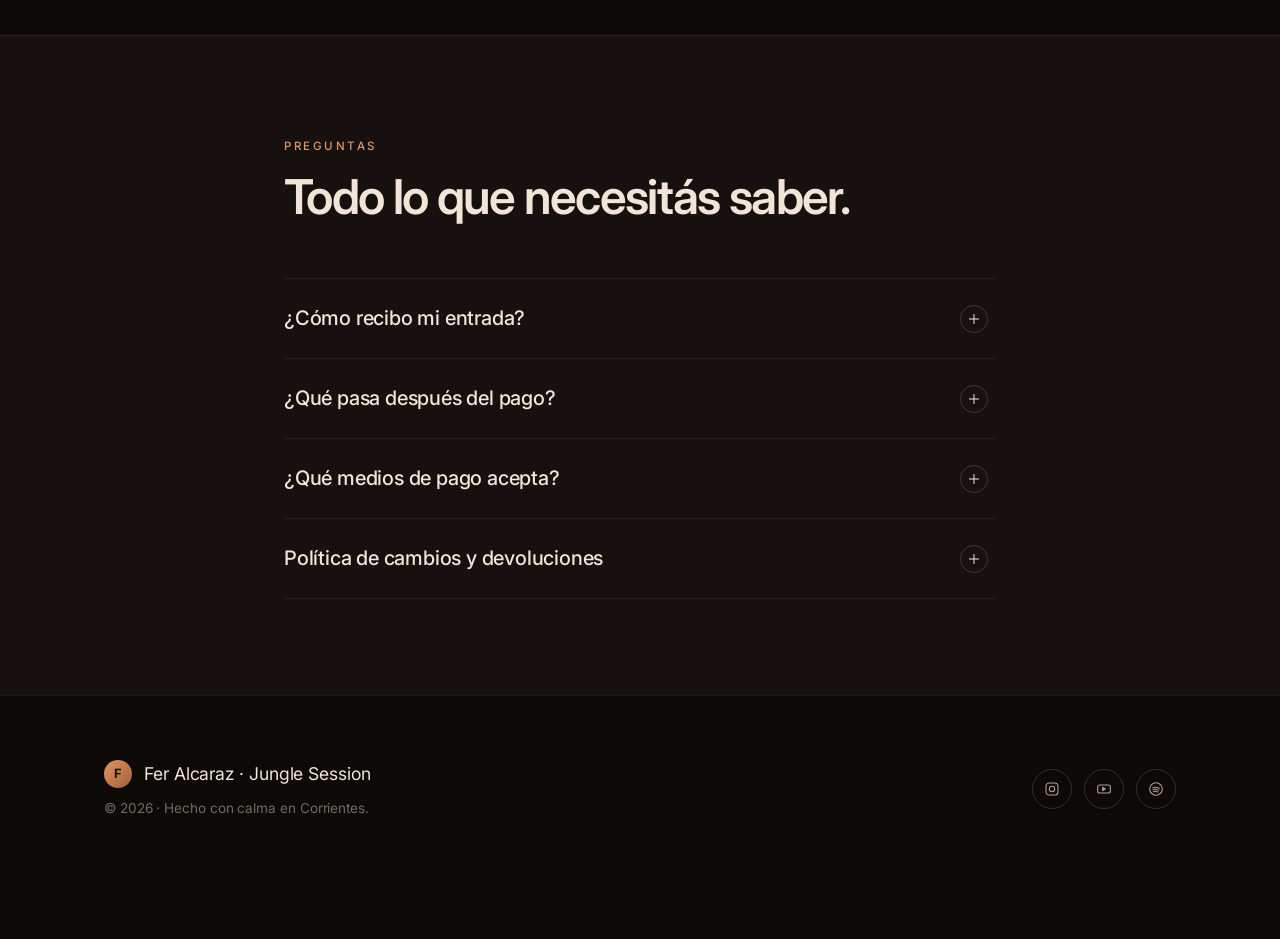
==== commit d62d956d: "feat: sunset palette, new hero video, artist photo, flyer card, social links" ====
--- a/index.html
+++ b/index.html
@@ -109,9 +109,15 @@
             <span class="eyebrow">Recital acústico · Corrientes</span>
           </div>
 
-          <h1 id="hero-title" class="hero__title reveal" data-delay="1">
-            Jungle <em>Session</em>
-          </h1>
+          <div class="hero__title-row reveal" data-delay="1">
+            <h1 id="hero-title" class="hero__title">
+              Jungle <em>Session</em>
+            </h1>
+            <a href="/flyer.jpg" target="_blank" rel="noopener" class="hero__poster" aria-label="Ver flyer del show en grande">
+              <img src="/flyer.jpg" alt="Flyer Fer Alcaraz · Jungle Session · Sábado 6 de junio · Recital acústico" loading="eager" />
+              <span class="hero__poster-tag">Flyer</span>
+            </a>
+          </div>
 
           <p class="hero__sub reveal" data-delay="2">
             Una tarde íntima al atardecer. Guitarra, voz y canciones nuevas
@@ -418,20 +424,20 @@
           </div>
 
           <div class="footer__socials" aria-label="Redes sociales">
-            <a class="social" href="#" aria-label="Instagram" rel="noopener">
+            <a class="social" href="https://instagram.com/feralcaraz_" target="_blank" aria-label="Instagram" rel="noopener">
               <svg viewBox="0 0 24 24" fill="none" stroke="currentColor" stroke-width="1.6" stroke-linecap="round" stroke-linejoin="round">
                 <rect x="3" y="3" width="18" height="18" rx="5"/>
                 <circle cx="12" cy="12" r="4"/>
                 <circle cx="17.5" cy="6.5" r="0.6" fill="currentColor" stroke="none"/>
               </svg>
             </a>
-            <a class="social" href="#" aria-label="YouTube" rel="noopener">
+            <a class="social" href="https://www.youtube.com/@fer.alcaraz" target="_blank" aria-label="YouTube" rel="noopener">
               <svg viewBox="0 0 24 24" fill="none" stroke="currentColor" stroke-width="1.6" stroke-linecap="round" stroke-linejoin="round">
                 <rect x="2.5" y="6" width="19" height="12" rx="3"/>
                 <path d="M10 9.5v5l4-2.5-4-2.5Z" fill="currentColor"/>
               </svg>
             </a>
-            <a class="social" href="#" aria-label="Spotify" rel="noopener">
+            <a class="social" href="https://open.spotify.com/intl-es/track/5U7uu3HBa44QHb3RgHSrEf" target="_blank" aria-label="Spotify" rel="noopener">
               <svg viewBox="0 0 24 24" fill="none" stroke="currentColor" stroke-width="1.6" stroke-linecap="round" stroke-linejoin="round">
                 <circle cx="12" cy="12" r="9.5"/>
                 <path d="M7 10c4-1 8 0 10 1.5M7.5 13c3-1 6-0.5 8 1M8 16c2.5-0.8 5-0.5 6.5 0.7"/>
--- a/styles.css
+++ b/styles.css
@@ -51,20 +51,23 @@
 
 /* ---------- Design tokens ---------- */
 :root {
-  /* Palette — warm, cinematic, earthy */
-  --bg-0: #0a0907;
-  --bg-1: #14110d;
-  --bg-2: #1c1813;
-  --line: rgba(236, 230, 221, 0.08);
-  --line-strong: rgba(236, 230, 221, 0.16);
-
-  --ink: #ece6dd;
-  --ink-muted: #a89e91;
-  --ink-dim: #6f6759;
-
-  --accent: #c89968;       /* warm sand/amber */
-  --accent-soft: #e6c8a6;
-  --accent-deep: #8a6a45;
+  /* Palette — warm sunset, peach + coral + dusty rose */
+  --bg-0: #0c0907;
+  --bg-1: #16110e;
+  --bg-2: #1f1815;
+  --line: rgba(244, 213, 188, 0.08);
+  --line-strong: rgba(244, 213, 188, 0.18);
+
+  --ink: #f0e5d6;
+  --ink-muted: #b5a191;
+  --ink-dim: #75695c;
+
+  --accent: #e09563;       /* sunset coral/peach */
+  --accent-soft: #f4c9a4;
+  --accent-deep: #a35e3a;
+
+  --dusk: #7a5060;          /* dusty rose / horizon */
+  --golden: #d97f5a;        /* deep sunset glow */
 
   --success: #7fae7a;
 
@@ -199,16 +202,16 @@
 }
 
 .btn--primary {
-  background: var(--accent);
-  color: #1a1306;
+  background: linear-gradient(135deg, var(--accent) 0%, var(--golden) 100%);
+  color: #1a0e08;
   font-weight: 600;
-  box-shadow: 0 10px 30px -10px rgba(200, 153, 104, 0.5);
+  box-shadow: 0 10px 30px -10px rgba(224, 149, 99, 0.55);
 }
 
 .btn--primary:hover {
-  background: var(--accent-soft);
+  background: linear-gradient(135deg, var(--accent-soft) 0%, var(--accent) 100%);
   transform: translateY(-2px);
-  box-shadow: 0 18px 40px -12px rgba(200, 153, 104, 0.55);
+  box-shadow: 0 18px 40px -12px rgba(244, 201, 164, 0.6);
 }
 
 .btn--primary:active {
@@ -332,13 +335,16 @@
   position: absolute;
   inset: 0;
   background:
-    radial-gradient(ellipse at 30% 30%, transparent 0%, rgba(10, 9, 7, 0.4) 50%, rgba(10, 9, 7, 0.85) 100%),
-    linear-gradient(180deg, rgba(10, 9, 7, 0.5) 0%, rgba(10, 9, 7, 0.45) 40%, rgba(10, 9, 7, 0.95) 100%);
+    radial-gradient(ellipse at 30% 30%, transparent 0%, rgba(12, 9, 7, 0.4) 50%, rgba(12, 9, 7, 0.88) 100%),
+    linear-gradient(180deg,
+      rgba(122, 80, 96, 0.12) 0%,
+      rgba(12, 9, 7, 0.45) 40%,
+      rgba(12, 9, 7, 0.96) 100%);
 }
 
 .hero__content {
   position: relative;
-  max-width: 720px;
+  max-width: 860px;
 }
 
 .hero__eyebrow {
@@ -365,6 +371,81 @@
   font-weight: 400;
   color: var(--accent-soft);
   letter-spacing: -0.03em;
+}
+
+/* Title + flyer row */
+.hero__title-row {
+  display: flex;
+  align-items: center;
+  gap: clamp(16px, 3vw, 32px);
+}
+
+.hero__title-row .hero__title {
+  flex: 1 1 auto;
+  min-width: 0;
+}
+
+.hero__poster {
+  position: relative;
+  display: inline-block;
+  flex: 0 0 auto;
+  width: clamp(95px, 12vw, 140px);
+  aspect-ratio: 640 / 776;
+  border-radius: 12px;
+  overflow: hidden;
+  border: 1px solid var(--line-strong);
+  box-shadow:
+    0 24px 50px -20px rgba(0, 0, 0, 0.8),
+    0 4px 14px -4px rgba(0, 0, 0, 0.6);
+  transform: rotate(-3deg);
+  transition: transform 0.6s var(--ease), box-shadow 0.6s var(--ease);
+  background: var(--bg-1);
+}
+
+.hero__poster img {
+  width: 100%;
+  height: 100%;
+  object-fit: cover;
+  display: block;
+  transition: transform 0.6s var(--ease);
+}
+
+.hero__poster:hover {
+  transform: rotate(0deg) translateY(-4px);
+  box-shadow:
+    0 32px 60px -20px rgba(0, 0, 0, 0.85),
+    0 6px 16px -4px rgba(224, 149, 99, 0.25);
+}
+
+.hero__poster:hover img {
+  transform: scale(1.04);
+}
+
+.hero__poster-tag {
+  position: absolute;
+  top: 10px;
+  left: 10px;
+  background: rgba(12, 9, 7, 0.65);
+  backdrop-filter: blur(8px);
+  -webkit-backdrop-filter: blur(8px);
+  color: var(--ink);
+  font-size: 0.62rem;
+  letter-spacing: 0.18em;
+  text-transform: uppercase;
+  font-weight: 500;
+  padding: 4px 10px;
+  border-radius: 999px;
+  border: 1px solid var(--line-strong);
+}
+
+@media (max-width: 720px) {
+  .hero__title-row {
+    gap: 18px;
+    align-items: flex-start;
+  }
+  .hero__poster {
+    width: clamp(95px, 28vw, 125px);
+  }
 }
 
 .hero__sub {
@@ -549,15 +630,15 @@
 
 .tag--accent {
   color: var(--accent-soft);
-  border-color: rgba(200, 153, 104, 0.3);
-  background: rgba(200, 153, 104, 0.06);
+  border-color: rgba(224, 149, 99, 0.35);
+  background: rgba(224, 149, 99, 0.08);
 }
 
 /* ---------- Pricing / Buy ---------- */
 .buy {
   background:
-    radial-gradient(circle at 80% 20%, rgba(200, 153, 104, 0.08), transparent 50%),
-    radial-gradient(circle at 10% 90%, rgba(200, 153, 104, 0.05), transparent 40%);
+    radial-gradient(circle at 80% 20%, rgba(224, 149, 99, 0.12), transparent 50%),
+    radial-gradient(circle at 10% 90%, rgba(122, 80, 96, 0.08), transparent 45%);
   border-top: 1px solid var(--line);
   border-bottom: 1px solid var(--line);
 }
@@ -743,7 +824,7 @@
   width: 100%;
   height: 100%;
   object-fit: cover;
-  object-position: 70% center;
+  object-position: 55% 40%;
   transition: transform 1.6s var(--ease);
 }
 
@@ -985,7 +1066,7 @@
   width: 100%;
   padding: 16px 20px;
   font-size: 1rem;
-  box-shadow: 0 20px 50px -15px rgba(0, 0, 0, 0.6), 0 8px 24px -8px rgba(200, 153, 104, 0.45);
+  box-shadow: 0 20px 50px -15px rgba(0, 0, 0, 0.6), 0 8px 24px -8px rgba(224, 149, 99, 0.5);
 }
 
 @media (max-width: 720px) {
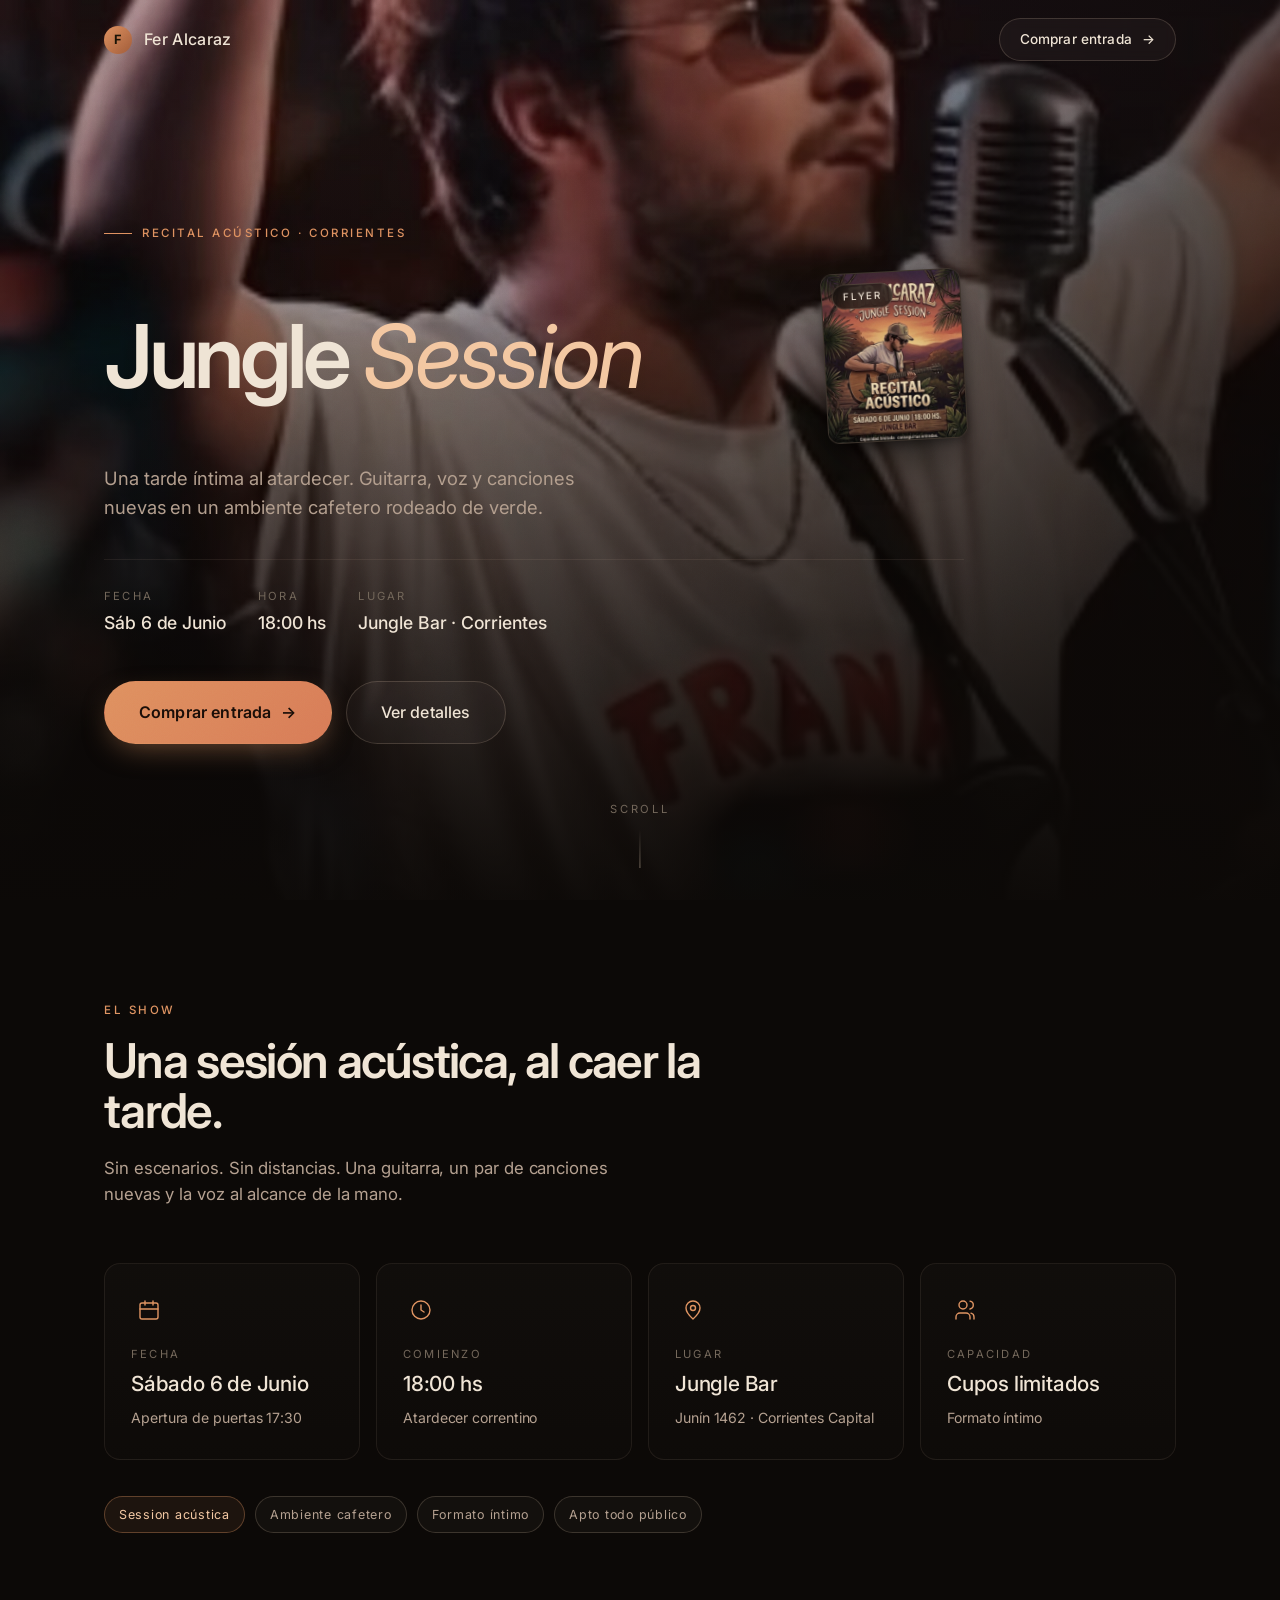
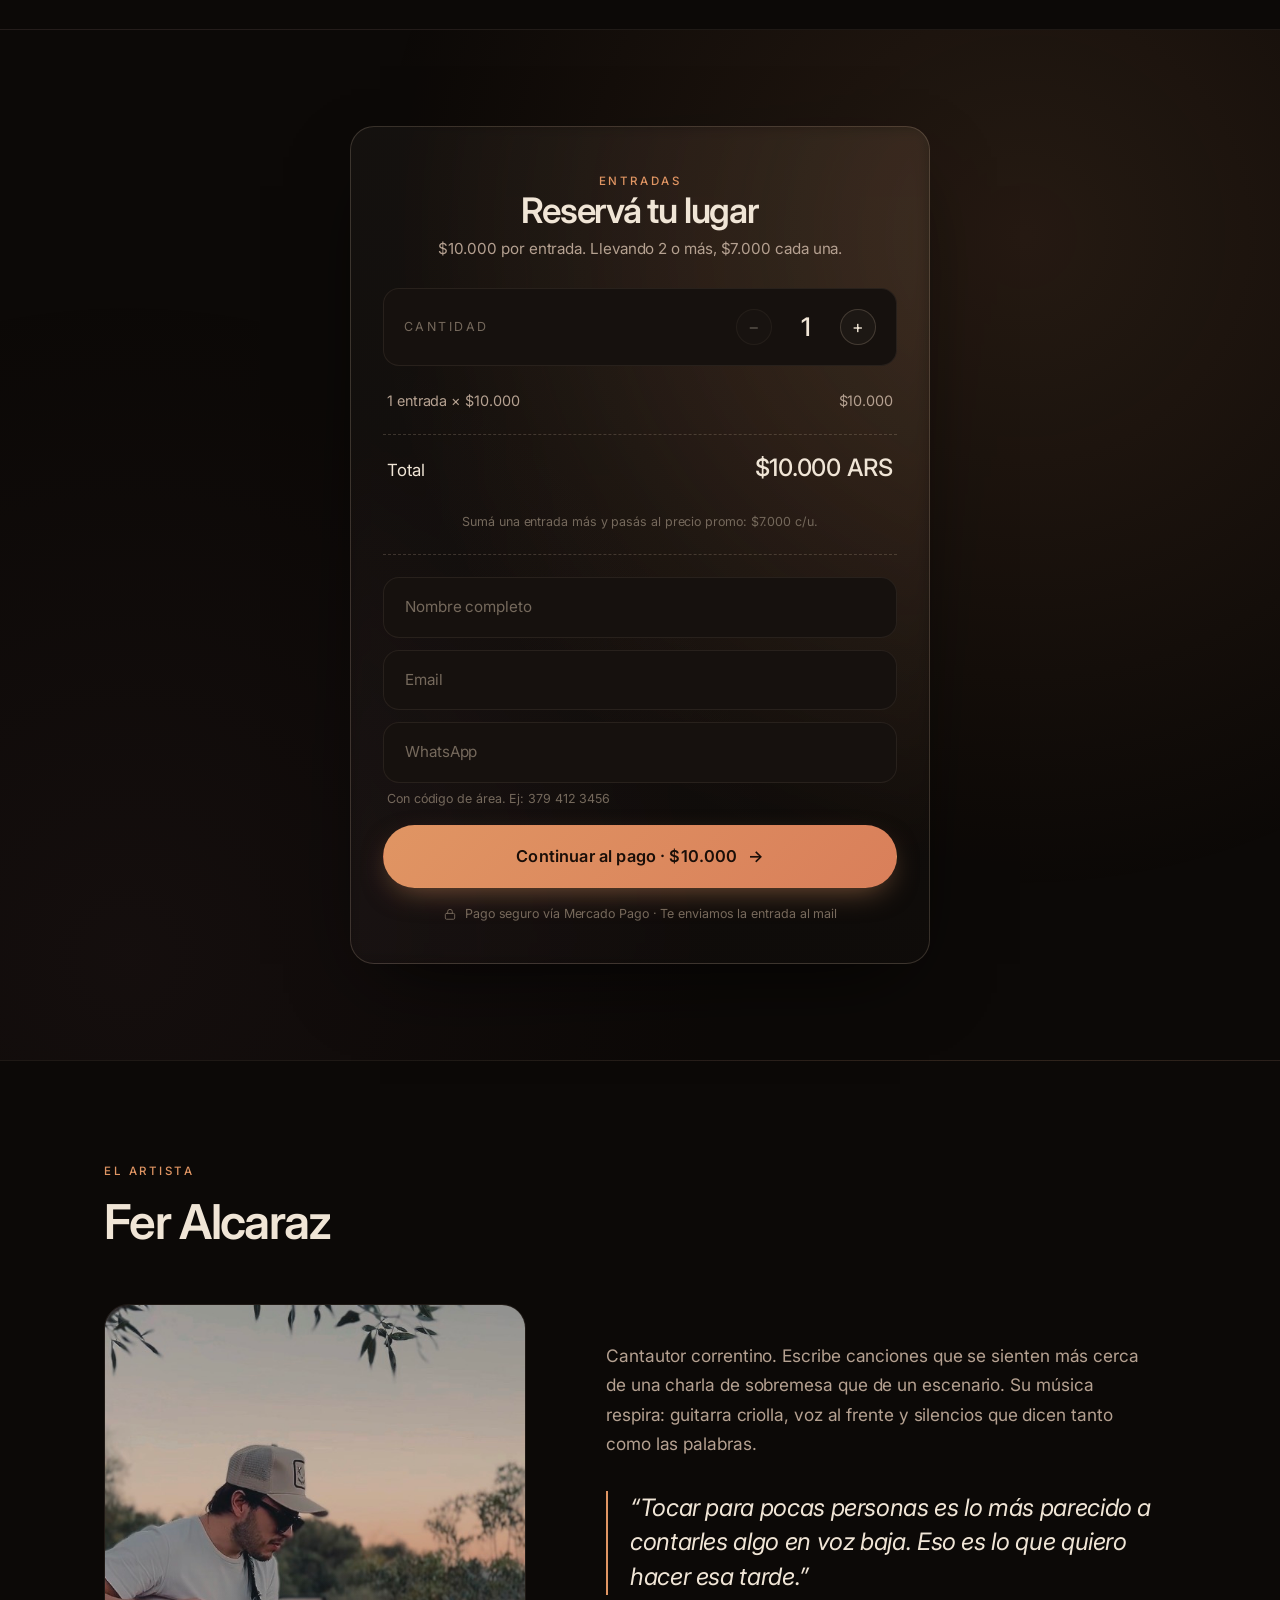
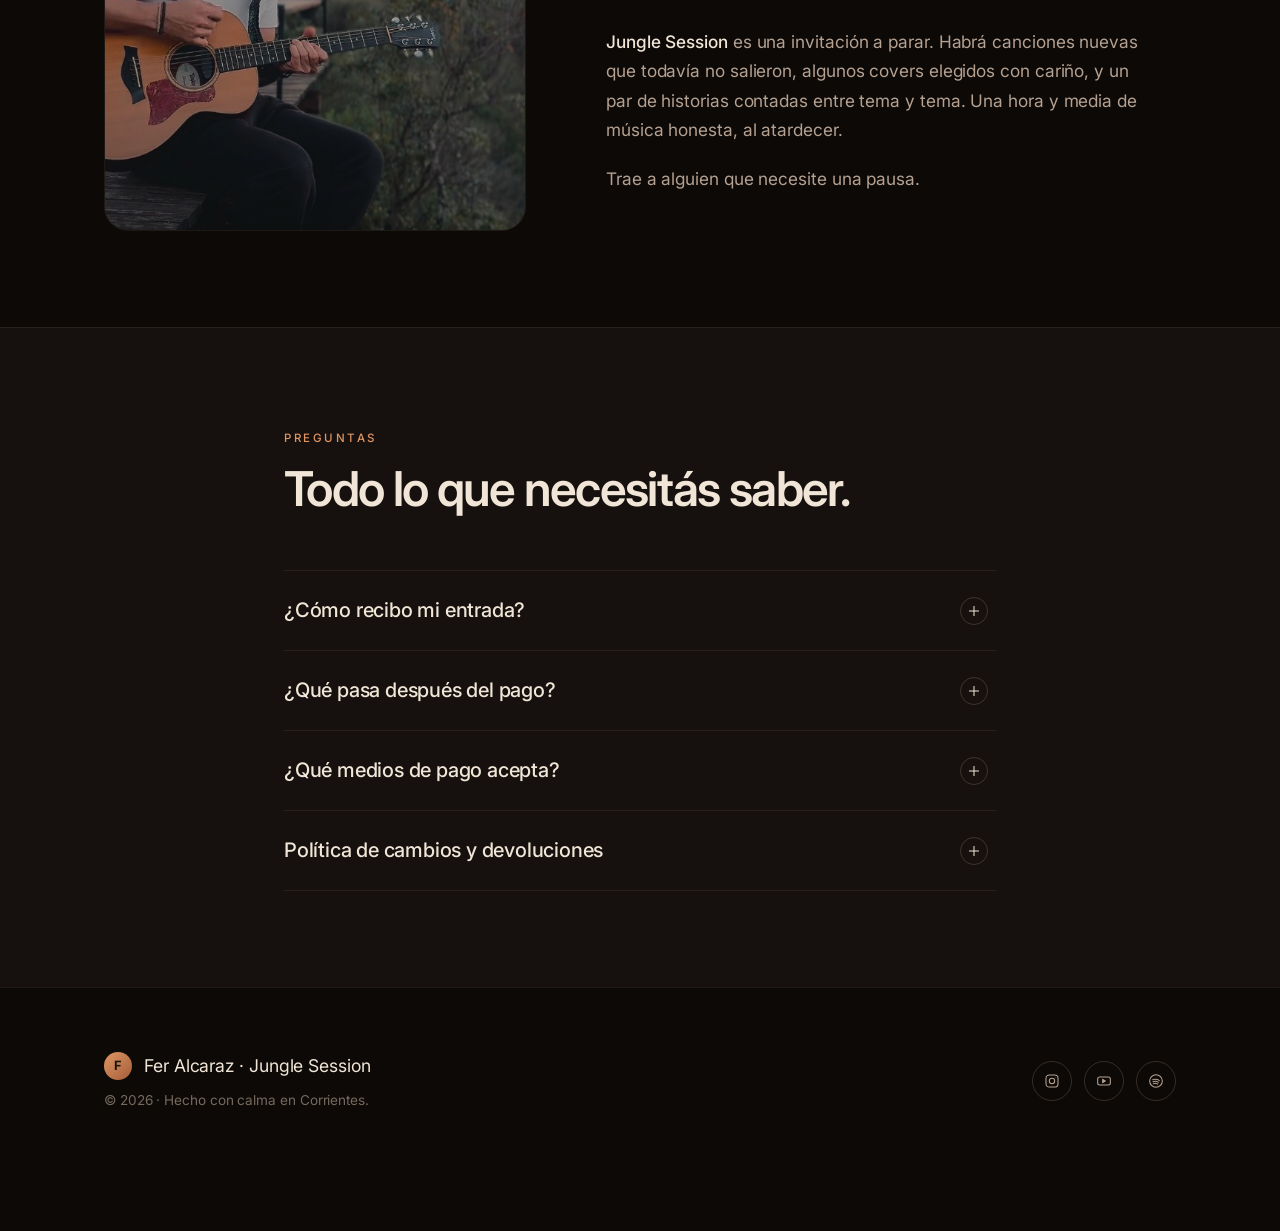
==== commit da38bfd6: "feat: capture buyer data before MP redirect, simplify gracias page" ====
--- a/index.html
+++ b/index.html
@@ -266,23 +266,52 @@
             Sumá una entrada más y pasás al precio promo: $7.000 c/u.
           </p>
 
-          <a
-            id="buyBtn"
-            class="btn btn--primary btn--large buy__cta"
-            href="https://mpago.la/1K9EB21"
-            target="_blank"
-            rel="noopener"
-            data-cta="comprar">
-            Comprar entrada
-            <span class="arrow" aria-hidden="true">→</span>
-          </a>
+          <form class="buy__form" id="buyForm" novalidate>
+            <div class="field">
+              <input class="field__input" type="text" id="buyName" name="nombre"
+                     autocomplete="name" required minlength="2" placeholder=" " />
+              <label class="field__label" for="buyName">Nombre completo</label>
+            </div>
+
+            <div class="field">
+              <input class="field__input" type="email" id="buyEmail" name="email"
+                     autocomplete="email" required placeholder=" " />
+              <label class="field__label" for="buyEmail">Email</label>
+            </div>
+
+            <div class="field">
+              <input class="field__input" type="tel" id="buyWhatsapp" name="whatsapp"
+                     inputmode="tel" autocomplete="tel" required minlength="6" placeholder=" " />
+              <label class="field__label" for="buyWhatsapp">WhatsApp</label>
+              <div class="field__hint">Con código de área. Ej: 379 412 3456</div>
+            </div>
+
+            <!-- Hidden fields for the email notification -->
+            <input type="hidden" name="cantidad" id="buyQty" value="1" />
+            <input type="hidden" name="precio_total" id="buyTotal" value="$10.000 ARS" />
+            <input type="hidden" name="link_mp" id="buyMpLink" value="https://mpago.la/1K9EB21" />
+            <input type="hidden" name="_subject" value="🌅 Nueva entrada Jungle Session" />
+            <input type="hidden" name="_template" value="table" />
+            <input type="hidden" name="_captcha" value="false" />
+
+            <button type="submit" id="buyBtn"
+                    class="btn btn--primary btn--large buy__cta"
+                    data-cta="comprar">
+              <span class="buy__cta-label">Continuar al pago · <span id="buyCtaTotal">$10.000</span></span>
+              <span class="arrow" aria-hidden="true">→</span>
+            </button>
+
+            <p class="buy__error" id="buyError" hidden>
+              Algo salió mal guardando tus datos. Probá de nuevo en unos segundos.
+            </p>
+          </form>
 
           <p class="buy__lock">
             <svg width="14" height="14" viewBox="0 0 24 24" fill="none" stroke="currentColor" stroke-width="1.6" stroke-linecap="round" stroke-linejoin="round" aria-hidden="true">
               <rect x="4" y="11" width="16" height="10" rx="2"/>
               <path d="M8 11V8a4 4 0 0 1 8 0v3"/>
             </svg>
-            Pago seguro vía Mercado Pago
+            Pago seguro vía Mercado Pago · Te enviamos la entrada al mail
           </p>
         </div>
       </div>
--- a/styles.css
+++ b/styles.css
@@ -779,8 +779,40 @@
 
 .buy__cta {
   width: 100%;
-  font-size: 1.05rem;
+  font-size: 1.02rem;
   padding: 18px 28px;
+  margin-top: 4px;
+}
+
+.buy__cta .buy__cta-label {
+  display: inline-flex;
+  align-items: baseline;
+  gap: 4px;
+}
+
+.buy__form {
+  display: grid;
+  gap: 12px;
+  margin-top: 22px;
+  padding-top: 22px;
+  border-top: 1px dashed var(--line-strong);
+}
+
+.buy__form .field {
+  margin-bottom: 0;
+}
+
+.buy__error {
+  color: #e07570;
+  font-size: 0.82rem;
+  text-align: center;
+  margin-top: 6px;
+}
+
+.buy__cta:disabled {
+  opacity: 0.65;
+  cursor: not-allowed;
+  transform: none !important;
 }
 
 .buy__lock {
@@ -1177,6 +1209,41 @@
   line-height: 1.6;
 }
 
+.gracias__info {
+  margin-top: 28px;
+  padding: 24px 26px;
+  border: 1px solid var(--line-strong);
+  border-radius: var(--radius-md);
+  background: rgba(244, 213, 188, 0.03);
+  max-width: 460px;
+}
+
+.gracias__info-label {
+  display: block;
+  font-size: 0.72rem;
+  text-transform: uppercase;
+  letter-spacing: 0.2em;
+  color: var(--accent);
+  margin-bottom: 8px;
+  font-weight: 500;
+}
+
+.gracias__info-text {
+  color: var(--ink-muted);
+  font-size: 0.95rem;
+  line-height: 1.55;
+  margin-bottom: 14px;
+}
+
+.gracias__wa {
+  font-size: 0.9rem;
+  padding: 12px 22px;
+}
+
+.gracias__wa svg {
+  flex-shrink: 0;
+}
+
 /* Form */
 .form {
   padding: 36px 32px;
